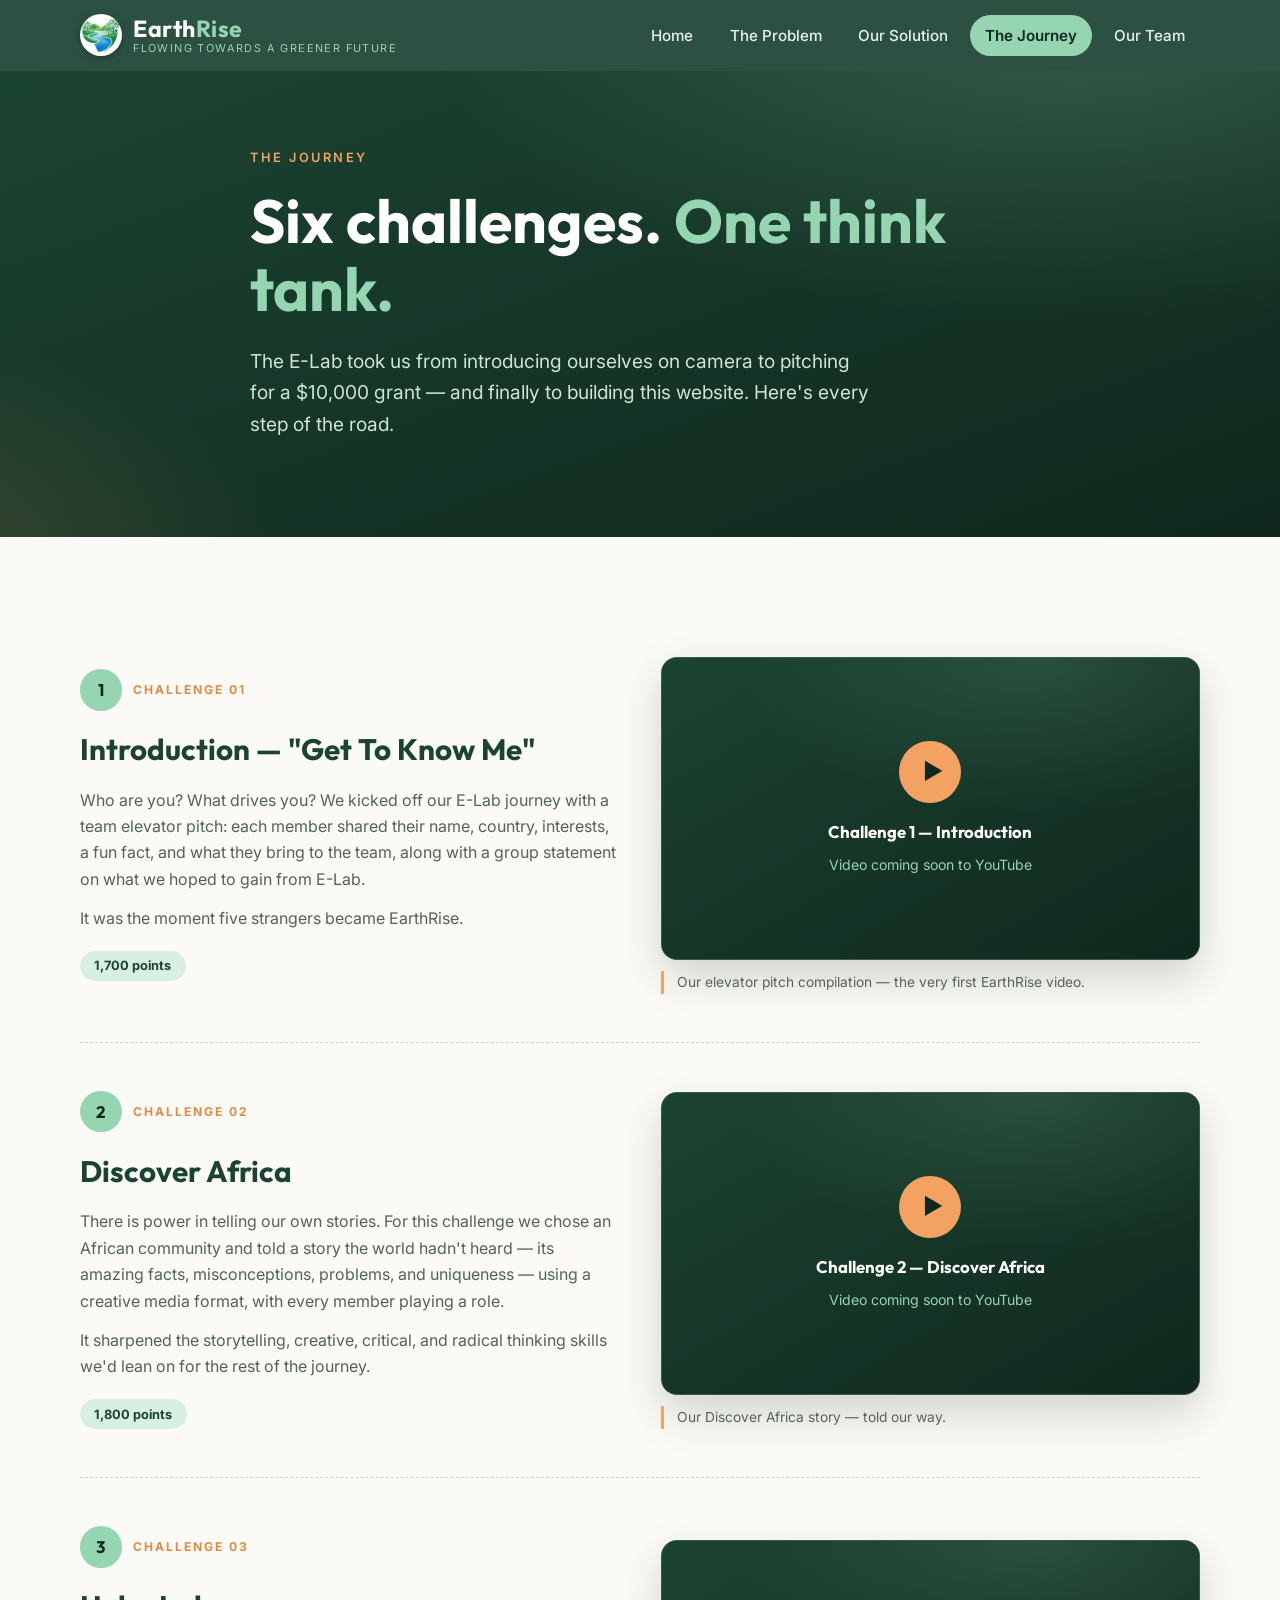
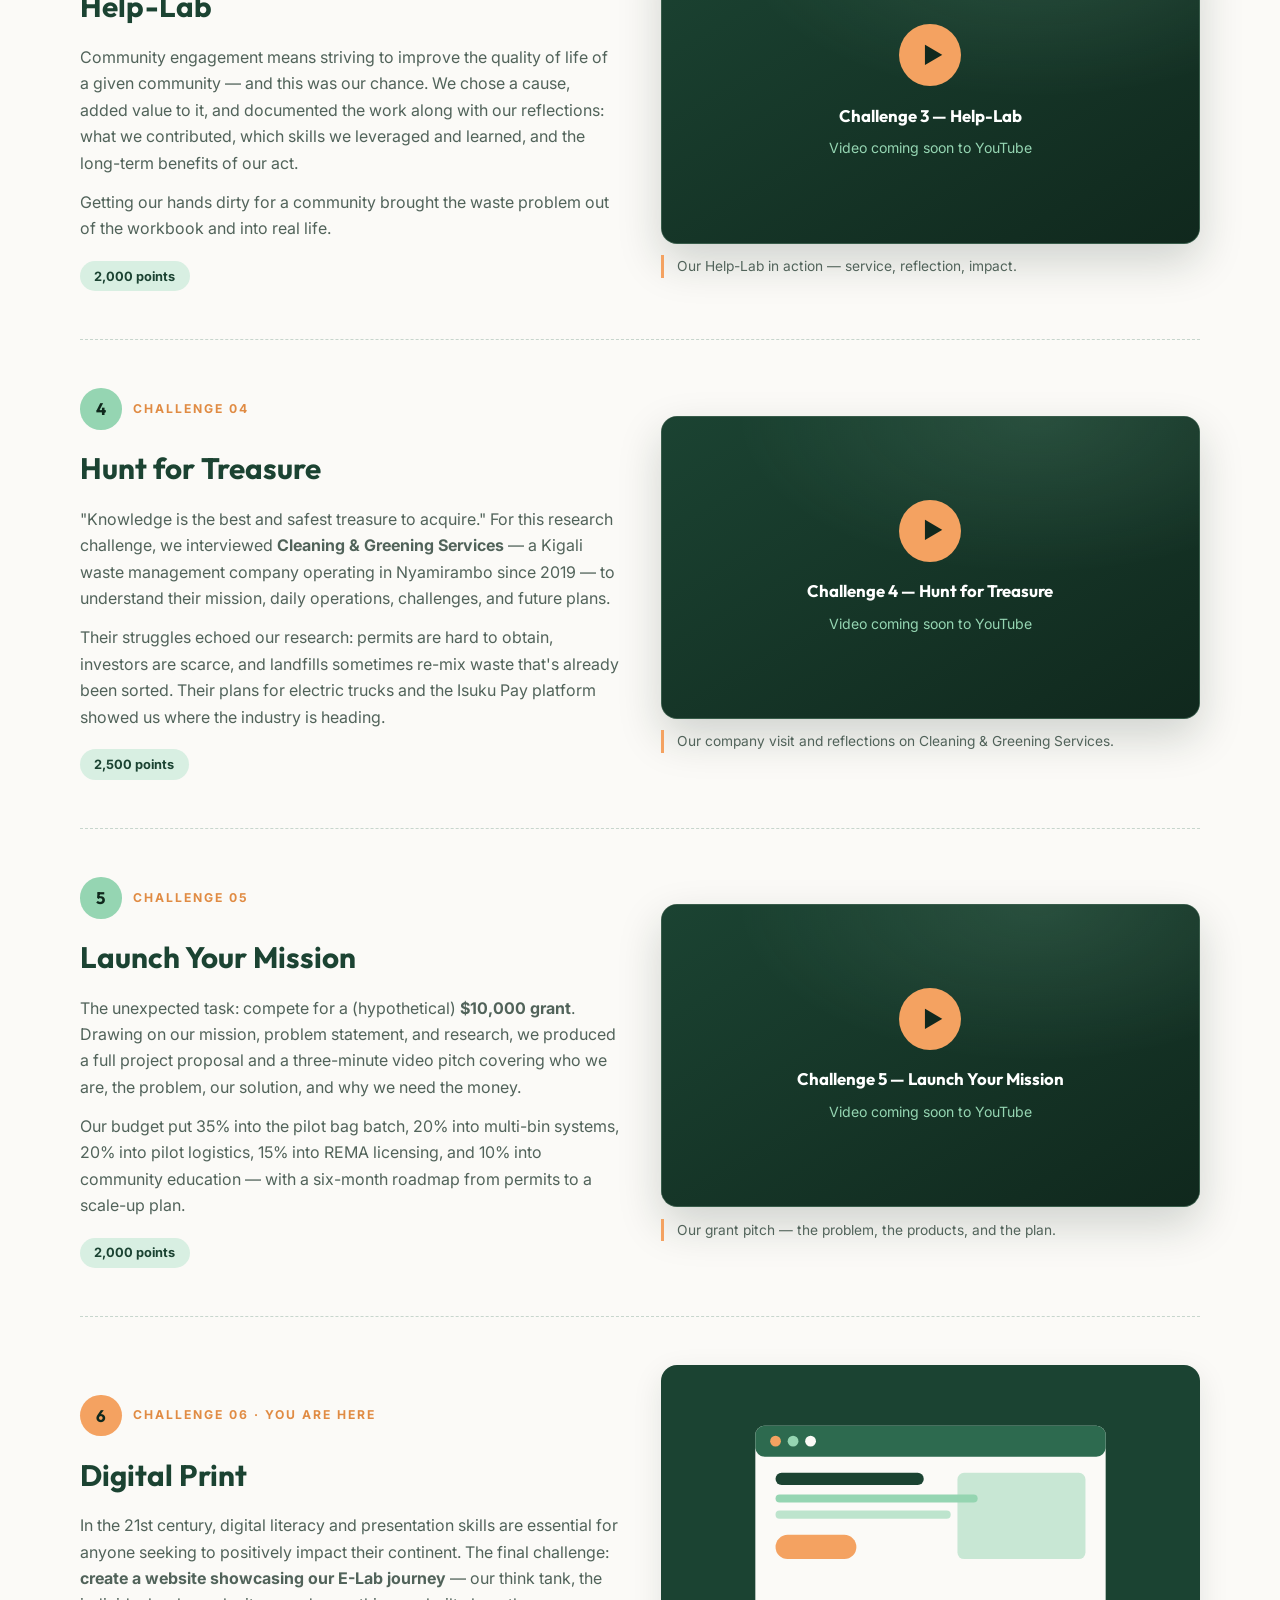
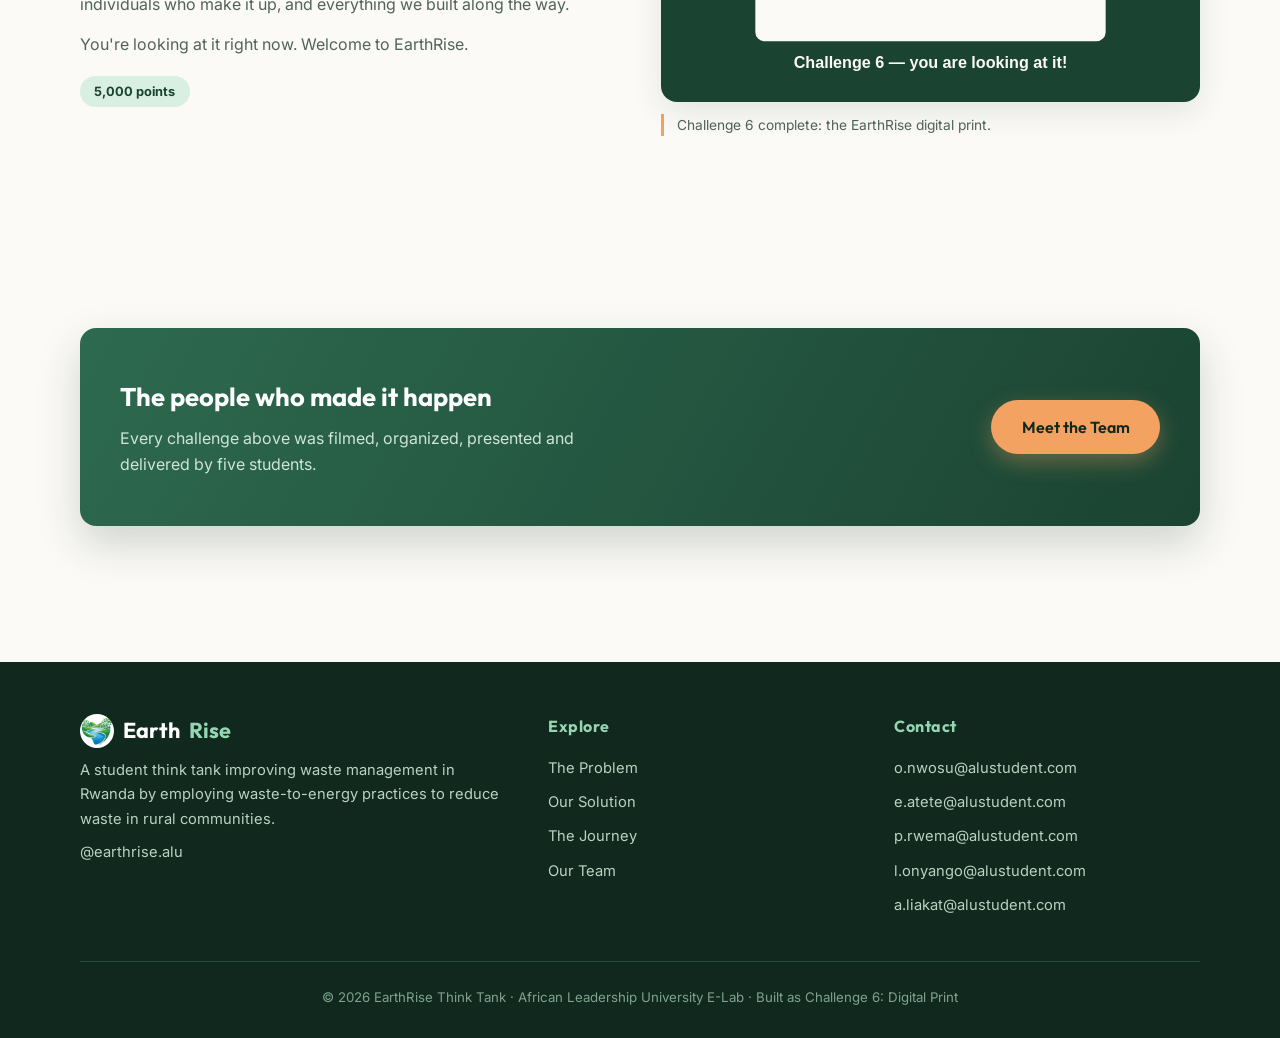
==== journey.html @ 81b805cd "EarthRise E-Lab journey website Multi-page static site for the EarthRise think tank (ALU E-Lab Chall" ====
<!DOCTYPE html>
<html lang="en">
<head>
  <meta charset="UTF-8">
  <meta name="viewport" content="width=device-width, initial-scale=1.0">
  <title>The Journey — EarthRise</title>
  <meta name="description" content="All six E-Lab challenges of the EarthRise think tank — from the first elevator pitch to this very website.">
  <link rel="preconnect" href="https://fonts.googleapis.com">
  <link rel="preconnect" href="https://fonts.gstatic.com" crossorigin>
  <link href="https://fonts.googleapis.com/css2?family=Outfit:wght@500;600;700&family=Inter:wght@400;500;600;700&display=swap" rel="stylesheet">
  <link rel="stylesheet" href="css/style.css">
  <link rel="icon" type="image/png" href="assets/images/logo-emblem.png">
</head>
<body>

  <header class="navbar" id="navbar">
    <div class="container nav-inner">
      <a class="brand" href="index.html">
        <img class="brand-logo" src="assets/images/logo-emblem.png" alt="EarthRise logo">
        <span class="brand-text">
          <span class="brand-name">Earth<span class="accent">Rise</span></span>
          <span class="brand-tag">Flowing Towards A Greener Future</span>
        </span>
      </a>
      <button class="nav-toggle" id="navToggle" aria-label="Menu" aria-expanded="false">
        <span></span><span></span><span></span>
      </button>
      <nav class="nav-links" id="navLinks">
        <a href="index.html">Home</a>
        <a href="problem.html">The Problem</a>
        <a href="solution.html">Our Solution</a>
        <a href="journey.html" class="active">The Journey</a>
        <a href="team.html">Our Team</a>
      </nav>
    </div>
  </header>

  <section class="hero page-hero">
    <div class="container hero-inner">
      <span class="eyebrow">The Journey</span>
      <h1>Six challenges. <span class="hl">One think tank.</span></h1>
      <p class="lead">The E-Lab took us from introducing ourselves on camera to pitching for a $10,000 grant — and finally to building this website. Here's every step of the road.</p>
    </div>
  </section>

  <section class="section">
    <div class="container">

      <article class="challenge reveal">
        <div>
          <div class="challenge-num"><span class="n">1</span><span class="tag">Challenge 01</span></div>
          <h3>Introduction — "Get To Know Me"</h3>
          <p>Who are you? What drives you? We kicked off our E-Lab journey with a team elevator pitch: each member shared their name, country, interests, a fun fact, and what they bring to the team, along with a group statement on what we hoped to gain from E-Lab.</p>
          <p>It was the moment five strangers became EarthRise.</p>
          <span class="points">1,700 points</span>
        </div>
        <figure class="challenge-media">
          <!-- Paste the YouTube video ID (the part after watch?v=) into data-yt -->
          <div class="video-frame yt-embed" data-yt="" data-title="Challenge 1 — Introduction"></div>
          <figcaption>Our elevator pitch compilation — the very first EarthRise video.</figcaption>
        </figure>
      </article>

      <article class="challenge flip reveal">
        <div>
          <div class="challenge-num"><span class="n">2</span><span class="tag">Challenge 02</span></div>
          <h3>Discover Africa</h3>
          <p>There is power in telling our own stories. For this challenge we chose an African community and told a story the world hadn't heard — its amazing facts, misconceptions, problems, and uniqueness — using a creative media format, with every member playing a role.</p>
          <p>It sharpened the storytelling, creative, critical, and radical thinking skills we'd lean on for the rest of the journey.</p>
          <span class="points">1,800 points</span>
        </div>
        <figure class="challenge-media">
          <div class="video-frame yt-embed" data-yt="" data-title="Challenge 2 — Discover Africa"></div>
          <figcaption>Our Discover Africa story — told our way.</figcaption>
        </figure>
      </article>

      <article class="challenge reveal">
        <div>
          <div class="challenge-num"><span class="n">3</span><span class="tag">Challenge 03</span></div>
          <h3>Help-Lab</h3>
          <p>Community engagement means striving to improve the quality of life of a given community — and this was our chance. We chose a cause, added value to it, and documented the work along with our reflections: what we contributed, which skills we leveraged and learned, and the long-term benefits of our act.</p>
          <p>Getting our hands dirty for a community brought the waste problem out of the workbook and into real life.</p>
          <span class="points">2,000 points</span>
        </div>
        <figure class="challenge-media">
          <div class="video-frame yt-embed" data-yt="" data-title="Challenge 3 — Help-Lab"></div>
          <figcaption>Our Help-Lab in action — service, reflection, impact.</figcaption>
        </figure>
      </article>

      <article class="challenge flip reveal">
        <div>
          <div class="challenge-num"><span class="n">4</span><span class="tag">Challenge 04</span></div>
          <h3>Hunt for Treasure</h3>
          <p>"Knowledge is the best and safest treasure to acquire." For this research challenge, we interviewed <strong>Cleaning &amp; Greening Services</strong> — a Kigali waste management company operating in Nyamirambo since 2019 — to understand their mission, daily operations, challenges, and future plans.</p>
          <p>Their struggles echoed our research: permits are hard to obtain, investors are scarce, and landfills sometimes re-mix waste that's already been sorted. Their plans for electric trucks and the Isuku Pay platform showed us where the industry is heading.</p>
          <span class="points">2,500 points</span>
        </div>
        <figure class="challenge-media">
          <div class="video-frame yt-embed" data-yt="" data-title="Challenge 4 — Hunt for Treasure"></div>
          <figcaption>Our company visit and reflections on Cleaning &amp; Greening Services.</figcaption>
        </figure>
      </article>

      <article class="challenge reveal">
        <div>
          <div class="challenge-num"><span class="n">5</span><span class="tag">Challenge 05</span></div>
          <h3>Launch Your Mission</h3>
          <p>The unexpected task: compete for a (hypothetical) <strong>$10,000 grant</strong>. Drawing on our mission, problem statement, and research, we produced a full project proposal and a three-minute video pitch covering who we are, the problem, our solution, and why we need the money.</p>
          <p>Our budget put 35% into the pilot bag batch, 20% into multi-bin systems, 20% into pilot logistics, 15% into REMA licensing, and 10% into community education — with a six-month roadmap from permits to a scale-up plan.</p>
          <span class="points">2,000 points</span>
        </div>
        <figure class="challenge-media">
          <div class="video-frame yt-embed" data-yt="" data-title="Challenge 5 — Launch Your Mission"></div>
          <figcaption>Our grant pitch — the problem, the products, and the plan.</figcaption>
        </figure>
      </article>

      <article class="challenge flip current reveal">
        <div>
          <div class="challenge-num"><span class="n">6</span><span class="tag">Challenge 06 · You are here</span></div>
          <h3>Digital Print</h3>
          <p>In the 21st century, digital literacy and presentation skills are essential for anyone seeking to positively impact their continent. The final challenge: <strong>create a website showcasing our E-Lab journey</strong> — our think tank, the individuals who make it up, and everything we built along the way.</p>
          <p>You're looking at it right now. Welcome to EarthRise.</p>
          <span class="points">5,000 points</span>
        </div>
        <figure class="challenge-media">
          <div class="img-frame">
            <img src="assets/images/placeholder-website.svg" alt="This website — Challenge 6, Digital Print">
          </div>
          <figcaption>Challenge 6 complete: the EarthRise digital print.</figcaption>
        </figure>
      </article>

    </div>
  </section>

  <section class="section">
    <div class="container">
      <div class="cta-band reveal">
        <div>
          <h3>The people who made it happen</h3>
          <p>Every challenge above was filmed, organized, presented and delivered by five students.</p>
        </div>
        <a href="team.html" class="btn btn-gold">Meet the Team</a>
      </div>
    </div>
  </section>

  <footer>
    <div class="container">
      <div class="footer-grid">
        <div>
          <div class="footer-brand"><img class="footer-logo" src="assets/images/logo-emblem.png" alt=""> Earth<span class="accent">Rise</span></div>
          <p>A student think tank improving waste management in Rwanda by employing waste-to-energy practices to reduce waste in rural communities.</p>
          <p style="margin-top:0.6rem;">@earthrise.alu</p>
        </div>
        <div>
          <h4>Explore</h4>
          <ul>
            <li><a href="problem.html">The Problem</a></li>
            <li><a href="solution.html">Our Solution</a></li>
            <li><a href="journey.html">The Journey</a></li>
            <li><a href="team.html">Our Team</a></li>
          </ul>
        </div>
        <div>
          <h4>Contact</h4>
          <ul>
            <li><a href="mailto:o.nwosu@alustudent.com">o.nwosu@alustudent.com</a></li>
            <li><a href="mailto:e.atete@alustudent.com">e.atete@alustudent.com</a></li>
            <li><a href="mailto:p.rwema@alustudent.com">p.rwema@alustudent.com</a></li>
            <li><a href="mailto:l.onyango@alustudent.com">l.onyango@alustudent.com</a></li>
            <li><a href="mailto:a.liakat@alustudent.com">a.liakat@alustudent.com</a></li>
          </ul>
        </div>
      </div>
      <div class="footer-bottom">© 2026 EarthRise Think Tank · African Leadership University E-Lab · Built as Challenge 6: Digital Print</div>
    </div>
  </footer>

  <script src="js/main.js"></script>
</body>
</html>
---- css/style.css ----
/* ============================================================
   EarthRise — E-Lab Journey Website
   Design system: forest green / lime / gold
   ============================================================ */

:root {
  --forest: #1B4332;
  --forest-deep: #10281d;
  --forest-mid: #2D6A4F;
  --lime: #95D5B2;
  --lime-soft: #d8efe2;
  --gold: #F4A261;
  --gold-deep: #e08b43;
  --blue: #8ECAE6;
  --cream: #FBFAF7;
  --ink: #22312a;
  --ink-soft: #51635a;
  --card: #ffffff;
  --shadow: 0 10px 30px rgba(16, 40, 29, 0.10);
  --shadow-lift: 0 18px 44px rgba(16, 40, 29, 0.18);
  --radius: 16px;
  --font-head: "Outfit", "Segoe UI", system-ui, sans-serif;
  --font-body: "Inter", "Segoe UI", system-ui, sans-serif;
}

* { margin: 0; padding: 0; box-sizing: border-box; }

html { scroll-behavior: smooth; }

body {
  font-family: var(--font-body);
  background: var(--cream);
  color: var(--ink);
  line-height: 1.65;
  -webkit-font-smoothing: antialiased;
}

img, video { max-width: 100%; display: block; }

a { color: var(--forest-mid); text-decoration: none; }

.container {
  width: min(1120px, 92%);
  margin-inline: auto;
}

/* ---------- Navbar ---------- */
.navbar {
  position: sticky;
  top: 0;
  z-index: 100;
  background: rgba(27, 67, 50, 0.92);
  backdrop-filter: blur(10px);
  transition: background 0.3s ease, box-shadow 0.3s ease;
}

.navbar.scrolled {
  background: var(--forest-deep);
  box-shadow: 0 6px 24px rgba(0, 0, 0, 0.25);
}

.nav-inner {
  display: flex;
  align-items: center;
  justify-content: space-between;
  padding: 0.9rem 0;
  gap: 1rem;
}

.brand {
  display: flex;
  align-items: center;
  gap: 0.7rem;
}

.brand-logo {
  width: 42px;
  height: 42px;
  border-radius: 50%;
  background: #fff;
  object-fit: cover;
  box-shadow: 0 2px 10px rgba(0, 0, 0, 0.28);
  flex-shrink: 0;
}

.brand-text {
  display: flex;
  flex-direction: column;
  line-height: 1.15;
}

.brand-name {
  font-family: var(--font-head);
  font-weight: 700;
  font-size: 1.45rem;
  color: #fff;
  letter-spacing: 0.5px;
}

.brand-name .accent { color: var(--lime); }

.brand-tag {
  font-size: 0.68rem;
  color: var(--lime);
  letter-spacing: 1.4px;
  text-transform: uppercase;
}

.nav-links {
  display: flex;
  gap: 0.4rem;
  align-items: center;
}

.nav-links a {
  color: #e8f2ec;
  font-weight: 500;
  font-size: 0.95rem;
  padding: 0.5rem 0.95rem;
  border-radius: 999px;
  transition: background 0.25s ease, color 0.25s ease;
}

.nav-links a:hover { background: rgba(149, 213, 178, 0.18); color: var(--lime); }

.nav-links a.active {
  background: var(--lime);
  color: var(--forest-deep);
  font-weight: 600;
}

.nav-toggle {
  display: none;
  background: none;
  border: 0;
  cursor: pointer;
  width: 44px;
  height: 44px;
  border-radius: 10px;
  flex-direction: column;
  align-items: center;
  justify-content: center;
  gap: 6px;
}

.nav-toggle span {
  display: block;
  width: 24px;
  height: 2.5px;
  border-radius: 2px;
  background: var(--lime);
  transition: transform 0.3s ease, opacity 0.3s ease;
}

.nav-toggle.open span:nth-child(1) { transform: translateY(8.5px) rotate(45deg); }
.nav-toggle.open span:nth-child(2) { opacity: 0; }
.nav-toggle.open span:nth-child(3) { transform: translateY(-8.5px) rotate(-45deg); }

/* ---------- Hero ---------- */
.hero {
  position: relative;
  background:
    radial-gradient(1100px 500px at 85% -10%, rgba(149, 213, 178, 0.22), transparent 60%),
    radial-gradient(700px 420px at -10% 110%, rgba(244, 162, 97, 0.18), transparent 60%),
    linear-gradient(160deg, var(--forest) 0%, var(--forest-deep) 100%);
  color: #f2f8f4;
  overflow: hidden;
}

.hero-inner {
  padding: 6.5rem 0 5.5rem;
  max-width: 780px;
}

.hero .eyebrow {
  display: inline-block;
  font-size: 0.8rem;
  letter-spacing: 2.5px;
  text-transform: uppercase;
  color: var(--gold);
  font-weight: 600;
  margin-bottom: 1.2rem;
}

.hero h1 {
  font-family: var(--font-head);
  font-size: clamp(2.3rem, 5.5vw, 3.8rem);
  line-height: 1.12;
  font-weight: 700;
  color: #fff;
  margin-bottom: 1.4rem;
}

.hero h1 .hl { color: var(--lime); }
.hero h1 .hl-gold { color: var(--gold); }

.hero p.lead {
  font-size: clamp(1.02rem, 2vw, 1.2rem);
  color: #cfe5d8;
  max-width: 620px;
  margin-bottom: 2.2rem;
}

.page-hero .hero-inner { padding: 4.5rem 0 3.8rem; }

/* ---------- Buttons ---------- */
.btn {
  display: inline-block;
  font-family: var(--font-head);
  font-weight: 600;
  font-size: 1rem;
  padding: 0.85rem 1.9rem;
  border-radius: 999px;
  transition: transform 0.25s ease, box-shadow 0.25s ease, background 0.25s ease;
}

.btn:hover { transform: translateY(-3px); }

.btn-gold {
  background: var(--gold);
  color: var(--forest-deep);
  box-shadow: 0 8px 22px rgba(244, 162, 97, 0.35);
}
.btn-gold:hover { background: var(--gold-deep); box-shadow: 0 12px 28px rgba(244, 162, 97, 0.45); }

.btn-outline {
  border: 2px solid var(--lime);
  color: var(--lime);
}
.btn-outline:hover { background: rgba(149, 213, 178, 0.14); }

.btn-row { display: flex; gap: 1rem; flex-wrap: wrap; }

/* ---------- Sections ---------- */
.section { padding: 4.5rem 0; }
.section.tint { background: var(--lime-soft); }
.section.dark {
  background: linear-gradient(160deg, var(--forest) 0%, var(--forest-deep) 100%);
  color: #e8f2ec;
}

.section-head { max-width: 720px; margin-bottom: 2.6rem; }

.section-head .kicker {
  font-size: 0.78rem;
  letter-spacing: 2.5px;
  text-transform: uppercase;
  font-weight: 700;
  color: var(--gold-deep);
}

.section.dark .section-head .kicker { color: var(--gold); }

.section-head h2 {
  font-family: var(--font-head);
  font-size: clamp(1.7rem, 3.6vw, 2.5rem);
  color: var(--forest);
  line-height: 1.18;
  margin: 0.4rem 0 0.9rem;
}

.section.dark .section-head h2 { color: #fff; }

.section-head h2::after {
  content: "";
  display: block;
  width: 74px;
  height: 5px;
  border-radius: 3px;
  margin-top: 0.85rem;
  background: linear-gradient(90deg, var(--lime), var(--gold));
}

.section-head.center { margin-inline: auto; text-align: center; }
.section-head.center h2::after { margin-inline: auto; }

.section-head p { color: var(--ink-soft); }
.section.dark .section-head p { color: #c4dccd; }

/* ---------- Stats strip ---------- */
.stats {
  display: grid;
  grid-template-columns: repeat(4, 1fr);
  gap: 1.2rem;
}

.stat {
  background: rgba(255, 255, 255, 0.06);
  border: 1px solid rgba(149, 213, 178, 0.25);
  border-radius: var(--radius);
  padding: 1.6rem 1.4rem;
  text-align: center;
}

.stat .num {
  font-family: var(--font-head);
  font-size: clamp(1.9rem, 3.4vw, 2.6rem);
  font-weight: 700;
  color: var(--lime);
  line-height: 1.1;
}

.stat .num.gold { color: var(--gold); }

.stat .label { font-size: 0.9rem; color: #c4dccd; margin-top: 0.4rem; }

/* ---------- Cards ---------- */
.card-grid {
  display: grid;
  grid-template-columns: repeat(3, 1fr);
  gap: 1.6rem;
}

.card-grid.two { grid-template-columns: repeat(2, 1fr); }

.card {
  background: var(--card);
  border-radius: var(--radius);
  box-shadow: var(--shadow);
  padding: 1.9rem 1.7rem;
  border-top: 4px solid var(--lime);
  transition: transform 0.3s ease, box-shadow 0.3s ease;
}

.card:hover { transform: translateY(-6px); box-shadow: var(--shadow-lift); }

.card.gold-top { border-top-color: var(--gold); }
.card.blue-top { border-top-color: var(--blue); }

.card h3 {
  font-family: var(--font-head);
  color: var(--forest);
  font-size: 1.22rem;
  margin-bottom: 0.6rem;
}

.card p { color: var(--ink-soft); font-size: 0.97rem; }

.card .icon {
  width: 52px;
  height: 52px;
  border-radius: 14px;
  display: flex;
  align-items: center;
  justify-content: center;
  font-size: 1.5rem;
  background: var(--lime-soft);
  margin-bottom: 1.1rem;
}

.card-link {
  display: inline-block;
  margin-top: 0.9rem;
  font-weight: 600;
  color: var(--gold-deep);
}
.card-link:hover { color: var(--forest); }

/* ---------- Image frames & hover effects ---------- */
.img-frame {
  border-radius: var(--radius);
  overflow: hidden;
  box-shadow: var(--shadow);
  position: relative;
}

.img-frame img {
  width: 100%;
  height: 100%;
  object-fit: cover;
  transition: transform 0.5s ease;
}

.img-frame:hover img { transform: scale(1.05); }

.figure figcaption {
  font-size: 0.86rem;
  color: var(--ink-soft);
  margin-top: 0.7rem;
  padding-left: 0.85rem;
  border-left: 3px solid var(--gold);
}

/* ---------- Video ---------- */
.video-frame {
  border-radius: var(--radius);
  overflow: hidden;
  box-shadow: var(--shadow-lift);
  background: var(--forest-deep);
  border: 1px solid rgba(149, 213, 178, 0.3);
}

.video-frame video { width: 100%; aspect-ratio: 16 / 9; object-fit: contain; background: #0b1b13; }

.video-frame.yt-embed { aspect-ratio: 16 / 9; }
.video-frame.yt-embed iframe { width: 100%; height: 100%; border: 0; display: block; }

.yt-placeholder {
  width: 100%;
  height: 100%;
  display: flex;
  flex-direction: column;
  align-items: center;
  justify-content: center;
  gap: 0.45rem;
  text-align: center;
  padding: 1.5rem;
  background:
    radial-gradient(500px 260px at 70% 0%, rgba(149, 213, 178, 0.14), transparent 60%),
    linear-gradient(150deg, var(--forest) 0%, var(--forest-deep) 100%);
}

.yt-placeholder .yt-play {
  width: 62px;
  height: 62px;
  border-radius: 50%;
  background: var(--gold);
  color: var(--forest-deep);
  font-size: 1.4rem;
  display: flex;
  align-items: center;
  justify-content: center;
  padding-left: 5px;
  margin-bottom: 0.5rem;
}

.yt-placeholder strong { color: #fff; font-family: var(--font-head); font-size: 1.05rem; }
.yt-placeholder span:last-child { color: var(--lime); font-size: 0.88rem; }

.video-wrap { max-width: 860px; margin-inline: auto; }

/* ---------- 5 Whys cascade ---------- */
.whys { max-width: 800px; margin-inline: auto; }

.why-step {
  position: relative;
  background: var(--card);
  border-radius: var(--radius);
  box-shadow: var(--shadow);
  padding: 1.5rem 1.7rem 1.5rem 5.2rem;
  margin-bottom: 2.1rem;
  transition: transform 0.3s ease, box-shadow 0.3s ease;
}

.why-step:hover { transform: translateX(6px); box-shadow: var(--shadow-lift); }

.why-step:not(:last-child)::after {
  content: "";
  position: absolute;
  left: 2.55rem;
  bottom: -2.1rem;
  width: 3px;
  height: 2.1rem;
  background: linear-gradient(var(--lime), var(--gold));
}

.why-step .badge {
  position: absolute;
  left: 1.35rem;
  top: 1.45rem;
  width: 2.5rem;
  height: 2.5rem;
  border-radius: 50%;
  background: var(--forest);
  color: var(--lime);
  font-family: var(--font-head);
  font-weight: 700;
  display: flex;
  align-items: center;
  justify-content: center;
}

.why-step h4 { font-family: var(--font-head); color: var(--forest); font-size: 1.06rem; margin-bottom: 0.3rem; }
.why-step p { color: var(--ink-soft); font-size: 0.96rem; }

.why-step.root {
  background: var(--forest);
  border: 2px solid var(--gold);
}
.why-step.root .badge { background: var(--gold); color: var(--forest-deep); }
.why-step.root h4 { color: var(--gold); }
.why-step.root p { color: #e6f1ea; }

/* ---------- Quotes ---------- */
.quote-grid { display: grid; grid-template-columns: repeat(2, 1fr); gap: 1.5rem; }

.quote {
  background: rgba(255, 255, 255, 0.06);
  border: 1px solid rgba(149, 213, 178, 0.25);
  border-left: 4px solid var(--gold);
  border-radius: 12px;
  padding: 1.5rem 1.6rem;
}

.quote p { font-style: italic; color: #e6f1ea; font-size: 0.99rem; }
.quote cite { display: block; margin-top: 0.8rem; color: var(--lime); font-style: normal; font-size: 0.86rem; font-weight: 600; }

/* ---------- Split layout ---------- */
.split {
  display: grid;
  grid-template-columns: 1.05fr 1fr;
  gap: 3rem;
  align-items: center;
}

.split.reverse { direction: rtl; }
.split.reverse > * { direction: ltr; }

.split h3 { font-family: var(--font-head); color: var(--forest); font-size: 1.5rem; margin-bottom: 0.8rem; }
.split p { color: var(--ink-soft); margin-bottom: 0.9rem; }

.checklist { list-style: none; margin-top: 0.6rem; }
.checklist li {
  padding-left: 2rem;
  position: relative;
  margin-bottom: 0.65rem;
  color: var(--ink-soft);
}
.checklist li::before {
  content: "✔";
  position: absolute;
  left: 0;
  top: 0;
  color: var(--forest-mid);
  background: var(--lime-soft);
  width: 1.35rem;
  height: 1.35rem;
  border-radius: 50%;
  font-size: 0.72rem;
  display: flex;
  align-items: center;
  justify-content: center;
}

/* ---------- How it works steps ---------- */
.steps {
  display: grid;
  grid-template-columns: repeat(4, 1fr);
  gap: 1.4rem;
  counter-reset: step;
}

.step {
  background: rgba(255, 255, 255, 0.06);
  border: 1px solid rgba(149, 213, 178, 0.25);
  border-radius: var(--radius);
  padding: 1.7rem 1.4rem;
  position: relative;
  transition: transform 0.3s ease, border-color 0.3s ease;
}

.step:hover { transform: translateY(-6px); border-color: var(--gold); }

.step .step-num {
  font-family: var(--font-head);
  font-weight: 700;
  font-size: 0.85rem;
  letter-spacing: 1.5px;
  color: var(--gold);
  margin-bottom: 0.7rem;
}

.step h4 { font-family: var(--font-head); color: #fff; font-size: 1.08rem; margin-bottom: 0.45rem; }
.step p { color: #c4dccd; font-size: 0.92rem; }

/* ---------- Journey cards ---------- */
.challenge {
  display: grid;
  grid-template-columns: 1fr 1fr;
  gap: 2.6rem;
  align-items: center;
  padding: 3rem 0;
  border-bottom: 1px dashed rgba(45, 106, 79, 0.25);
}

.challenge:last-of-type { border-bottom: 0; }

.challenge.flip .challenge-media { order: 2; }

.challenge-num {
  display: inline-flex;
  align-items: center;
  gap: 0.7rem;
  margin-bottom: 0.9rem;
}

.challenge-num .n {
  font-family: var(--font-head);
  font-weight: 700;
  font-size: 1.05rem;
  color: var(--forest-deep);
  background: var(--lime);
  width: 2.6rem;
  height: 2.6rem;
  border-radius: 50%;
  display: flex;
  align-items: center;
  justify-content: center;
}

.challenge.current .challenge-num .n { background: var(--gold); }

.challenge-num .tag {
  font-size: 0.76rem;
  letter-spacing: 2px;
  text-transform: uppercase;
  font-weight: 700;
  color: var(--gold-deep);
}

.challenge h3 {
  font-family: var(--font-head);
  font-size: clamp(1.4rem, 2.6vw, 1.85rem);
  color: var(--forest);
  margin-bottom: 0.8rem;
}

.challenge p { color: var(--ink-soft); margin-bottom: 0.8rem; }

.challenge .points {
  display: inline-block;
  font-size: 0.8rem;
  font-weight: 700;
  color: var(--forest);
  background: var(--lime-soft);
  padding: 0.3rem 0.9rem;
  border-radius: 999px;
  margin-top: 0.4rem;
}

.challenge-media figcaption {
  font-size: 0.86rem;
  color: var(--ink-soft);
  margin-top: 0.7rem;
  padding-left: 0.85rem;
  border-left: 3px solid var(--gold);
}

.media-link { font-size: 0.88rem; font-weight: 600; color: var(--gold-deep); }
.media-link:hover { color: var(--forest); }

/* ---------- Team ---------- */
.team-grid {
  display: grid;
  grid-template-columns: repeat(3, 1fr);
  gap: 1.8rem;
}

.member {
  background: var(--card);
  border-radius: var(--radius);
  overflow: hidden;
  box-shadow: var(--shadow);
  transition: transform 0.3s ease, box-shadow 0.3s ease;
}

.member:hover { transform: translateY(-8px); box-shadow: var(--shadow-lift); }

.member .photo {
  height: 300px;
  overflow: hidden;
  background: var(--lime-soft);
}

.member .photo img {
  width: 100%;
  height: 100%;
  object-fit: cover;
  object-position: center 20%;
  transition: transform 0.5s ease;
}

.member:hover .photo img { transform: scale(1.06); }

.member .info { padding: 1.4rem 1.5rem 1.7rem; border-top: 4px solid var(--lime); }
.member:nth-child(even) .info { border-top-color: var(--gold); }

.member h3 { font-family: var(--font-head); color: var(--forest); font-size: 1.18rem; }

.member .role {
  font-size: 0.8rem;
  font-weight: 700;
  letter-spacing: 1.2px;
  text-transform: uppercase;
  color: var(--gold-deep);
  margin: 0.25rem 0 0.7rem;
}

.member p { color: var(--ink-soft); font-size: 0.93rem; }

/* ---------- Timeline (roadmap) ---------- */
.timeline { list-style: none; max-width: 640px; }

.timeline li {
  position: relative;
  padding: 0 0 1.6rem 2.2rem;
  border-left: 3px solid rgba(149, 213, 178, 0.4);
  margin-left: 0.5rem;
}

.timeline li:last-child { border-left-color: transparent; padding-bottom: 0; }

.timeline li::before {
  content: "";
  position: absolute;
  left: -0.62rem;
  top: 0.2rem;
  width: 1rem;
  height: 1rem;
  border-radius: 50%;
  background: var(--gold);
  border: 3px solid var(--forest-deep);
}

.timeline .when { font-family: var(--font-head); font-weight: 700; color: var(--lime); font-size: 0.92rem; }
.timeline .what { color: #d9e9df; font-size: 0.97rem; }

/* ---------- CTA band ---------- */
.cta-band {
  background: linear-gradient(120deg, var(--forest-mid), var(--forest));
  border-radius: var(--radius);
  padding: 3rem 2.5rem;
  display: flex;
  align-items: center;
  justify-content: space-between;
  gap: 2rem;
  flex-wrap: wrap;
  color: #fff;
  box-shadow: var(--shadow-lift);
}

.cta-band h3 { font-family: var(--font-head); font-size: 1.6rem; margin-bottom: 0.4rem; }
.cta-band p { color: #cfe5d8; max-width: 520px; }

/* ---------- Footer ---------- */
footer {
  background: var(--forest-deep);
  color: #b8d2c2;
  padding: 3.2rem 0 1.8rem;
  margin-top: 4rem;
}

.footer-grid {
  display: grid;
  grid-template-columns: 1.4fr 1fr 1fr;
  gap: 2.5rem;
  padding-bottom: 2.2rem;
  border-bottom: 1px solid rgba(149, 213, 178, 0.18);
}

.footer-grid h4 {
  font-family: var(--font-head);
  color: var(--lime);
  font-size: 1rem;
  margin-bottom: 0.9rem;
  letter-spacing: 0.5px;
}

.footer-grid p, .footer-grid a { font-size: 0.92rem; color: #b8d2c2; }
.footer-grid ul { list-style: none; }
.footer-grid li { margin-bottom: 0.5rem; }
.footer-grid a:hover { color: var(--gold); }

.footer-brand {
  display: flex;
  align-items: center;
  gap: 0.55rem;
  font-family: var(--font-head);
  font-weight: 700;
  font-size: 1.35rem;
  color: #fff;
  margin-bottom: 0.6rem;
}

.footer-logo {
  width: 34px;
  height: 34px;
  border-radius: 50%;
  background: #fff;
  object-fit: cover;
}

.footer-brand .accent { color: var(--lime); }

.footer-bottom {
  text-align: center;
  font-size: 0.83rem;
  padding-top: 1.6rem;
  color: #7fa38e;
}

/* ---------- Scroll reveal ---------- */
.reveal {
  opacity: 0;
  transform: translateY(28px);
  transition: opacity 0.7s ease, transform 0.7s ease;
}

.reveal.visible { opacity: 1; transform: none; }

.reveal.delay-1 { transition-delay: 0.12s; }
.reveal.delay-2 { transition-delay: 0.24s; }
.reveal.delay-3 { transition-delay: 0.36s; }

@media (prefers-reduced-motion: reduce) {
  html { scroll-behavior: auto; }
  .reveal { opacity: 1; transform: none; transition: none; }
  .card:hover, .member:hover, .step:hover, .why-step:hover { transform: none; }
}

/* ---------- Responsive ---------- */
@media (max-width: 960px) {
  .card-grid, .steps { grid-template-columns: repeat(2, 1fr); }
  .team-grid { grid-template-columns: repeat(2, 1fr); }
  .stats { grid-template-columns: repeat(2, 1fr); }
  .split, .challenge { grid-template-columns: 1fr; gap: 1.8rem; }
  .split.reverse { direction: ltr; }
  .challenge.flip .challenge-media { order: 0; }
  .footer-grid { grid-template-columns: 1fr 1fr; }
}

@media (max-width: 640px) {
  .nav-toggle { display: flex; }

  .nav-links {
    position: absolute;
    top: 100%;
    left: 0;
    right: 0;
    flex-direction: column;
    align-items: stretch;
    background: var(--forest-deep);
    padding: 0.8rem 1.2rem 1.4rem;
    box-shadow: 0 18px 30px rgba(0, 0, 0, 0.3);
    display: none;
  }

  .nav-links.open { display: flex; }
  .nav-links a { padding: 0.85rem 1rem; border-radius: 10px; }

  .hero-inner { padding: 4.2rem 0 3.6rem; }
  .section { padding: 3.2rem 0; }
  .card-grid, .card-grid.two, .steps, .quote-grid, .team-grid { grid-template-columns: 1fr; }
  .stats { grid-template-columns: 1fr 1fr; gap: 0.9rem; }
  .why-step { padding-left: 4.4rem; }
  .cta-band { padding: 2.2rem 1.6rem; }
  .footer-grid { grid-template-columns: 1fr; }
}
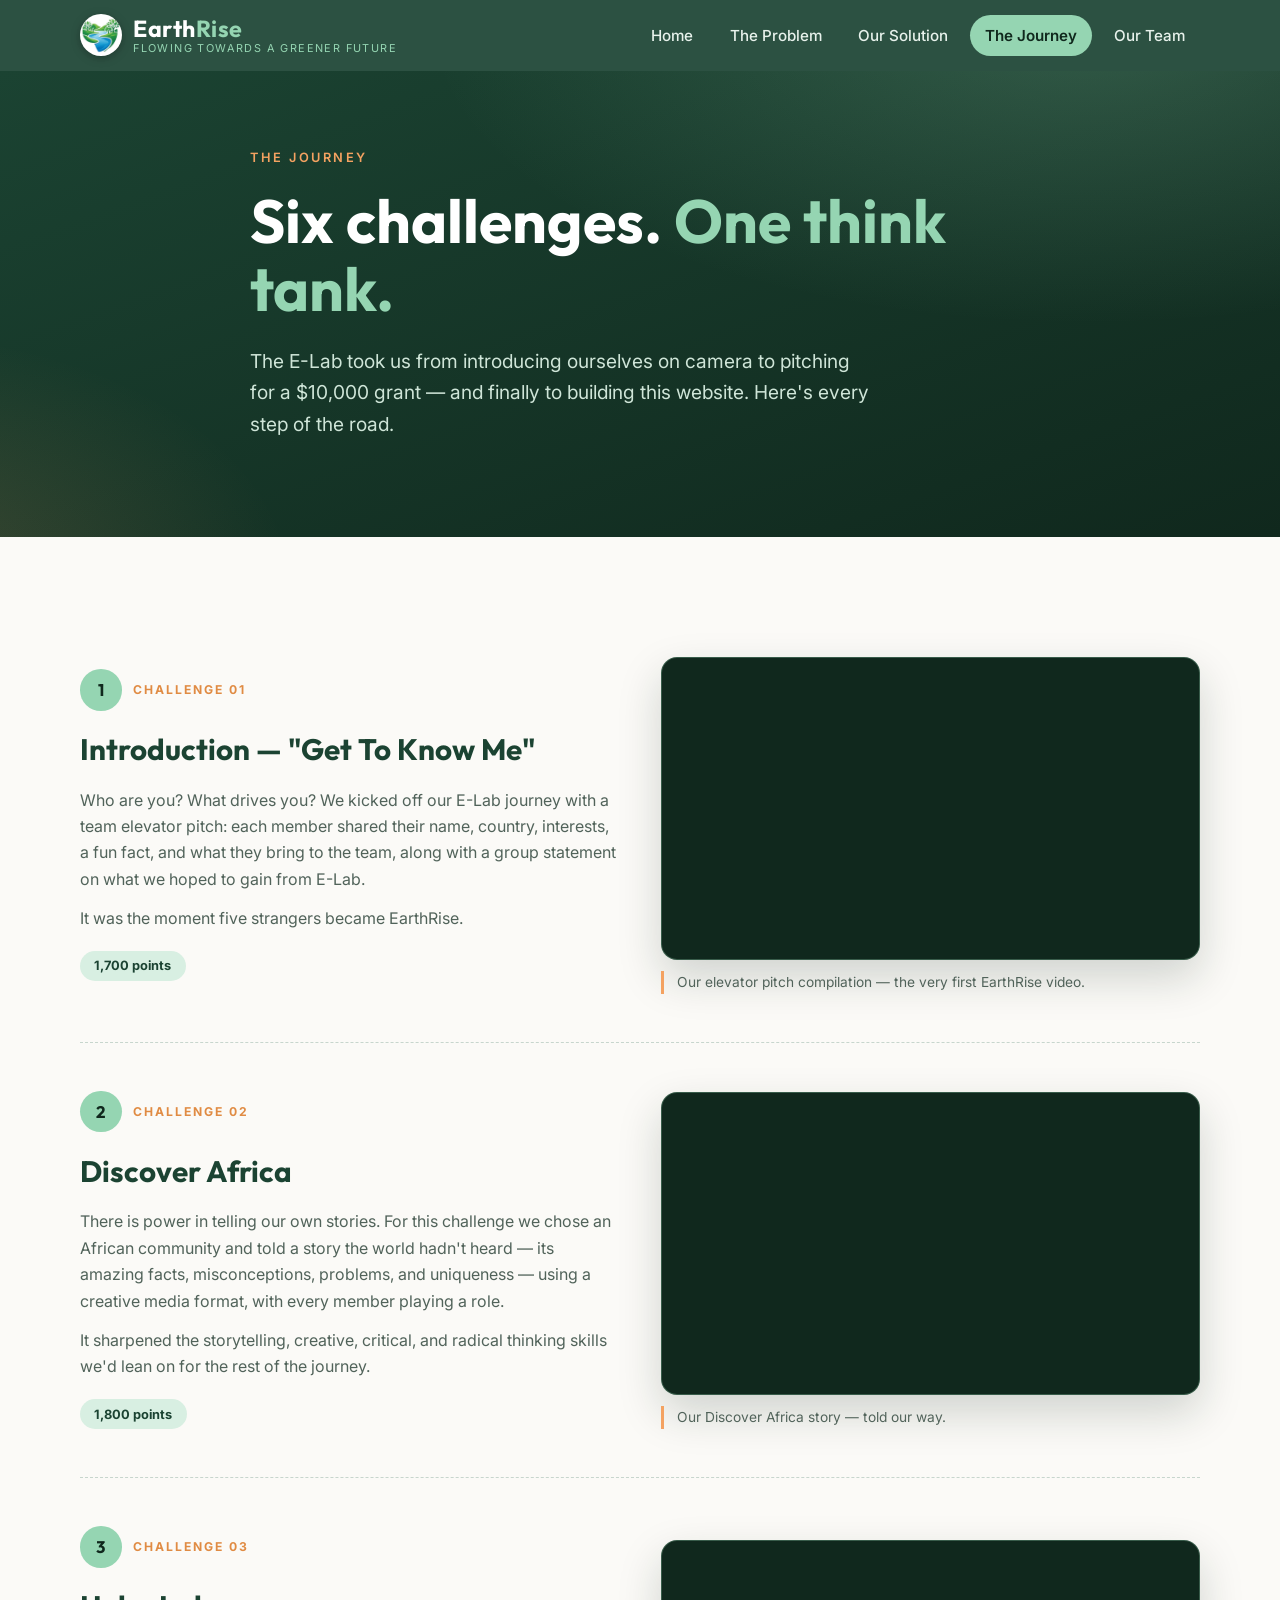
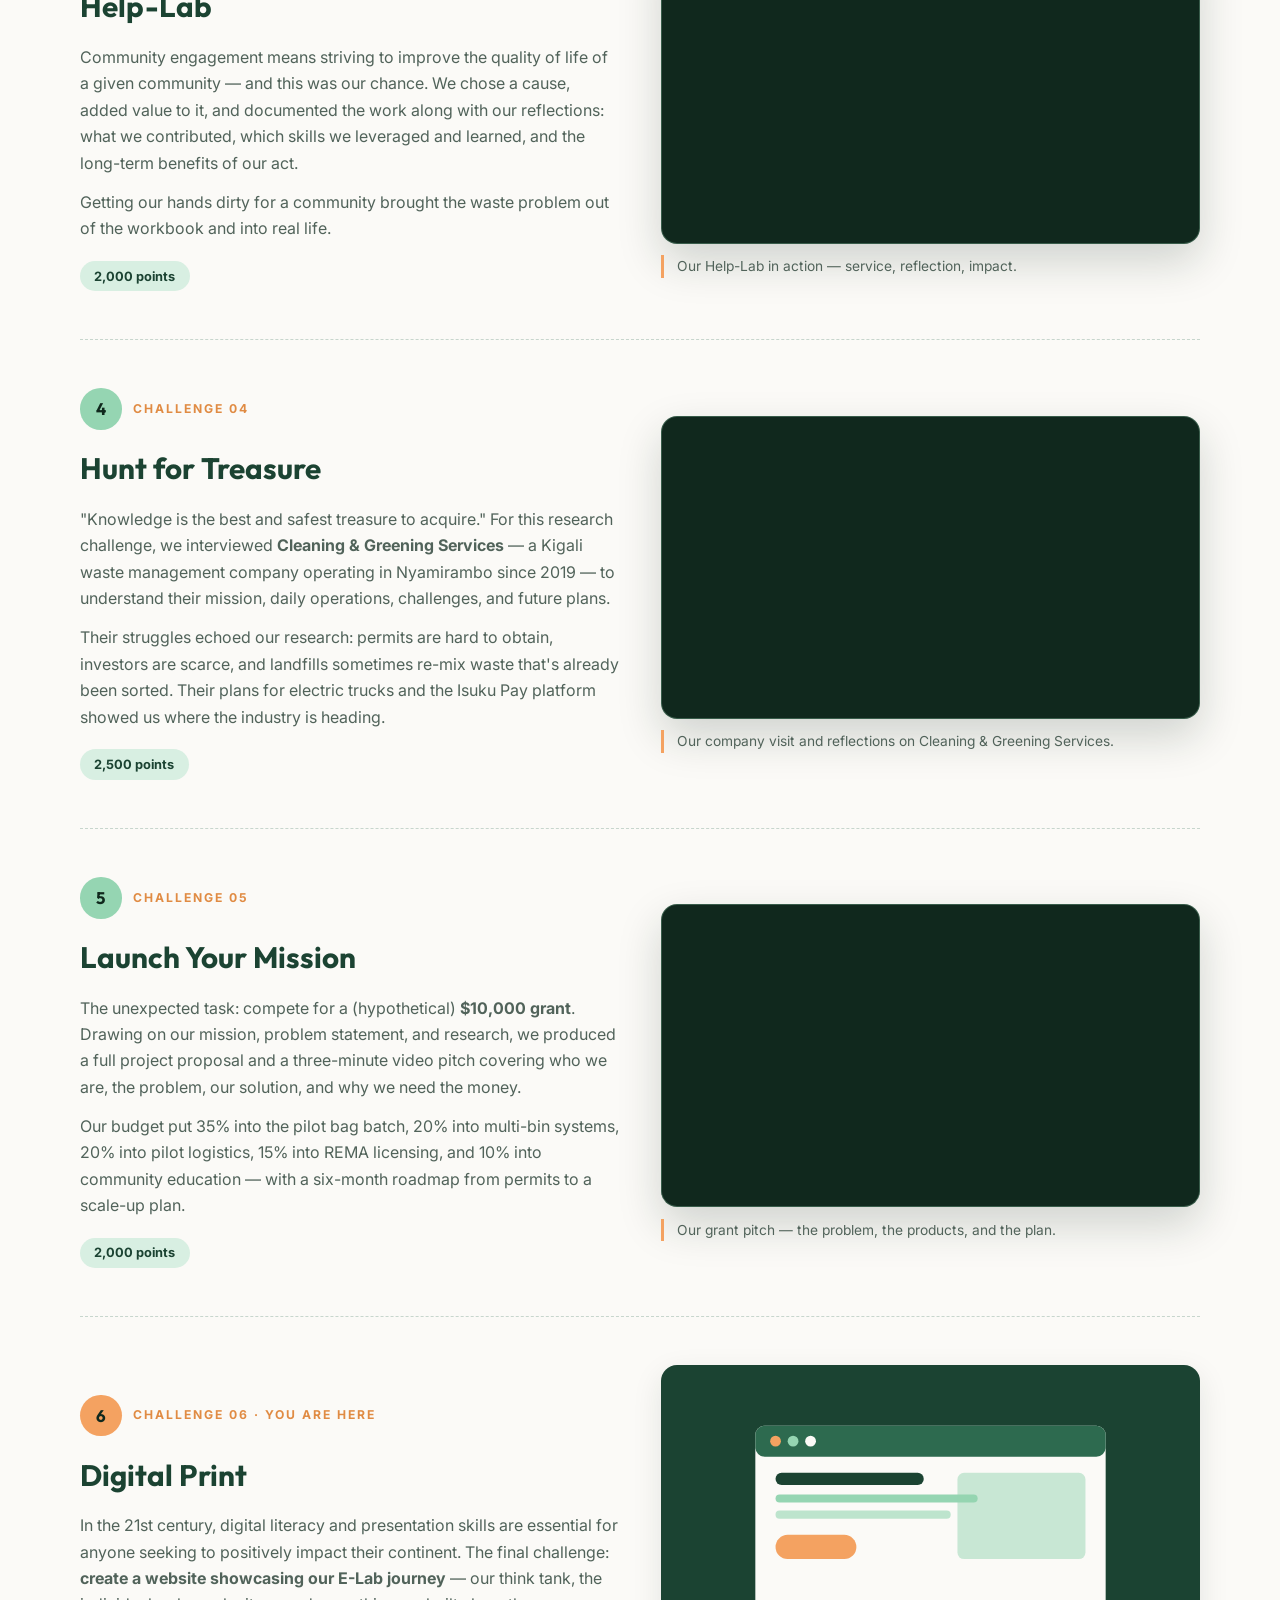
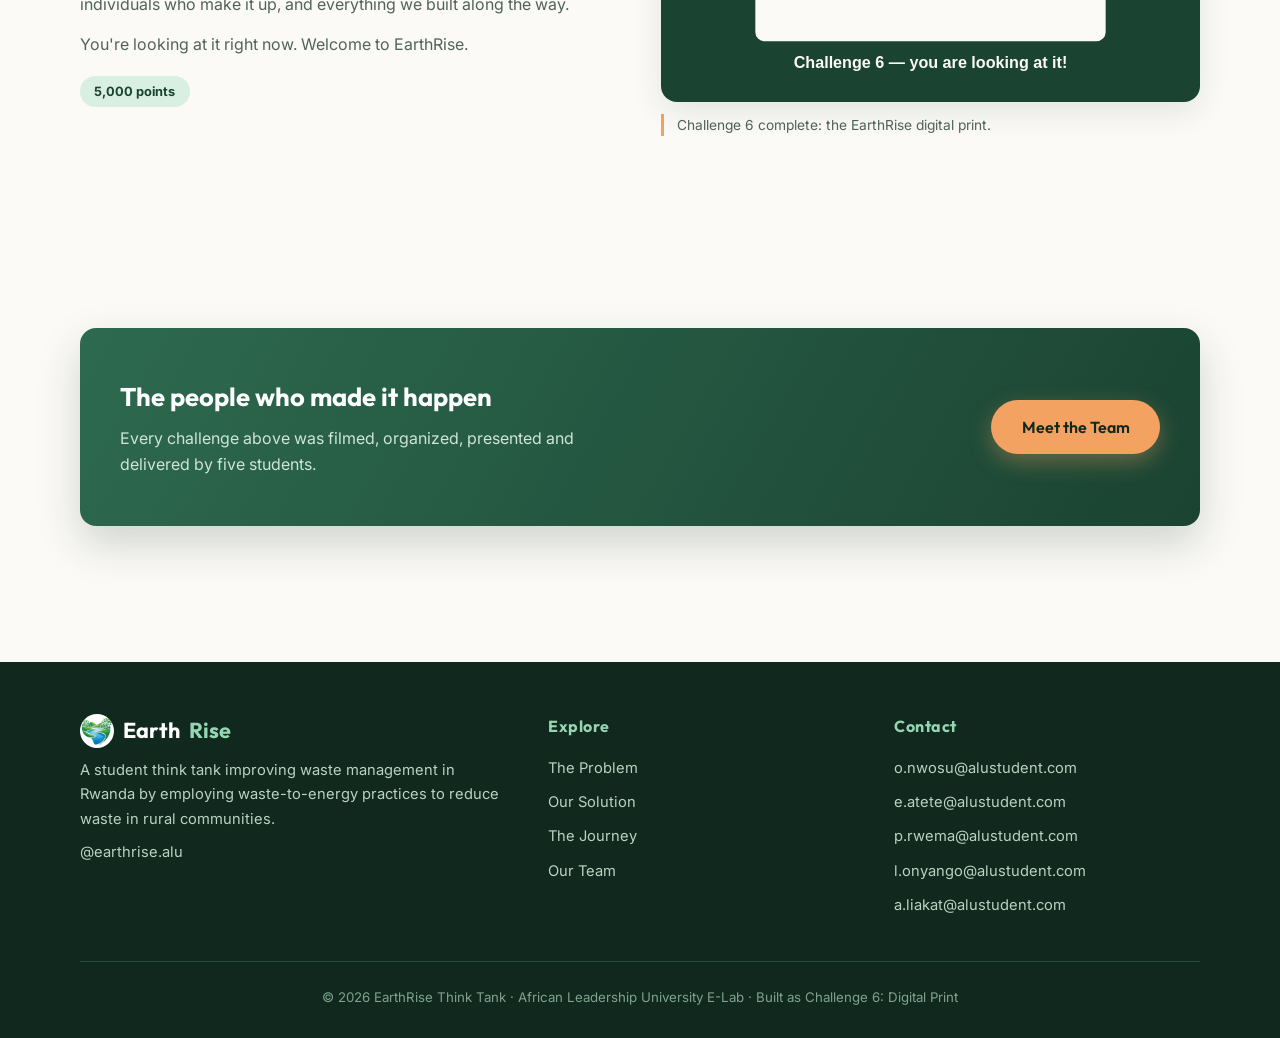
==== commit 51973ec8: "Wire up YouTube embeds for the pitch and all five challenge videos Co-Authored-By: Claude Fable 5 <n" ====
--- a/journey.html
+++ b/journey.html
@@ -56,7 +56,7 @@
         </div>
         <figure class="challenge-media">
           <!-- Paste the YouTube video ID (the part after watch?v=) into data-yt -->
-          <div class="video-frame yt-embed" data-yt="" data-title="Challenge 1 — Introduction"></div>
+          <div class="video-frame yt-embed" data-yt="2ZuxZocvuTU" data-title="Challenge 1 — Introduction"></div>
           <figcaption>Our elevator pitch compilation — the very first EarthRise video.</figcaption>
         </figure>
       </article>
@@ -70,7 +70,7 @@
           <span class="points">1,800 points</span>
         </div>
         <figure class="challenge-media">
-          <div class="video-frame yt-embed" data-yt="" data-title="Challenge 2 — Discover Africa"></div>
+          <div class="video-frame yt-embed" data-yt="i-0USYxygxA" data-title="Challenge 2 — Discover Africa"></div>
           <figcaption>Our Discover Africa story — told our way.</figcaption>
         </figure>
       </article>
@@ -84,7 +84,7 @@
           <span class="points">2,000 points</span>
         </div>
         <figure class="challenge-media">
-          <div class="video-frame yt-embed" data-yt="" data-title="Challenge 3 — Help-Lab"></div>
+          <div class="video-frame yt-embed" data-yt="b39J9W93CSQ" data-title="Challenge 3 — Help-Lab"></div>
           <figcaption>Our Help-Lab in action — service, reflection, impact.</figcaption>
         </figure>
       </article>
@@ -98,7 +98,7 @@
           <span class="points">2,500 points</span>
         </div>
         <figure class="challenge-media">
-          <div class="video-frame yt-embed" data-yt="" data-title="Challenge 4 — Hunt for Treasure"></div>
+          <div class="video-frame yt-embed" data-yt="wu6bIK5umkI" data-title="Challenge 4 — Hunt for Treasure"></div>
           <figcaption>Our company visit and reflections on Cleaning &amp; Greening Services.</figcaption>
         </figure>
       </article>
@@ -112,7 +112,7 @@
           <span class="points">2,000 points</span>
         </div>
         <figure class="challenge-media">
-          <div class="video-frame yt-embed" data-yt="" data-title="Challenge 5 — Launch Your Mission"></div>
+          <div class="video-frame yt-embed" data-yt="YK34vrjQMMw" data-title="Challenge 5 — Launch Your Mission"></div>
           <figcaption>Our grant pitch — the problem, the products, and the plan.</figcaption>
         </figure>
       </article>
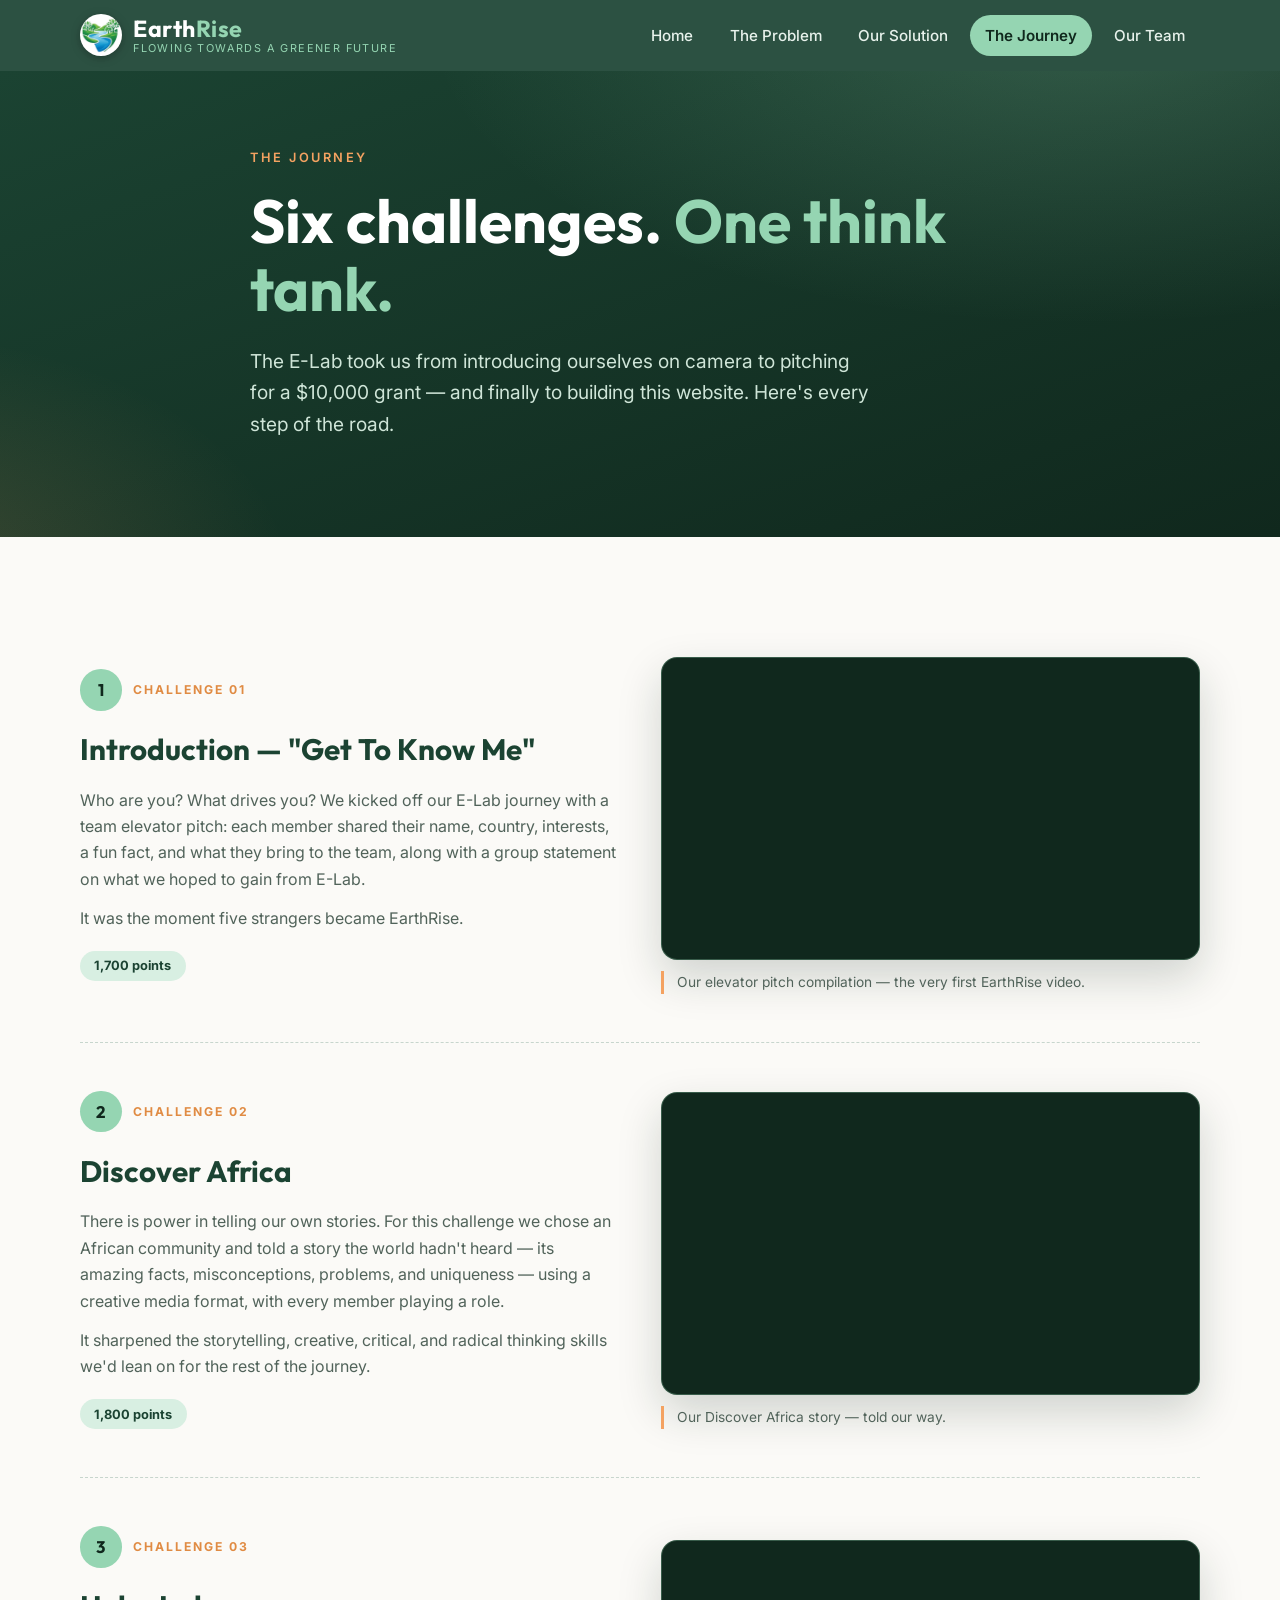
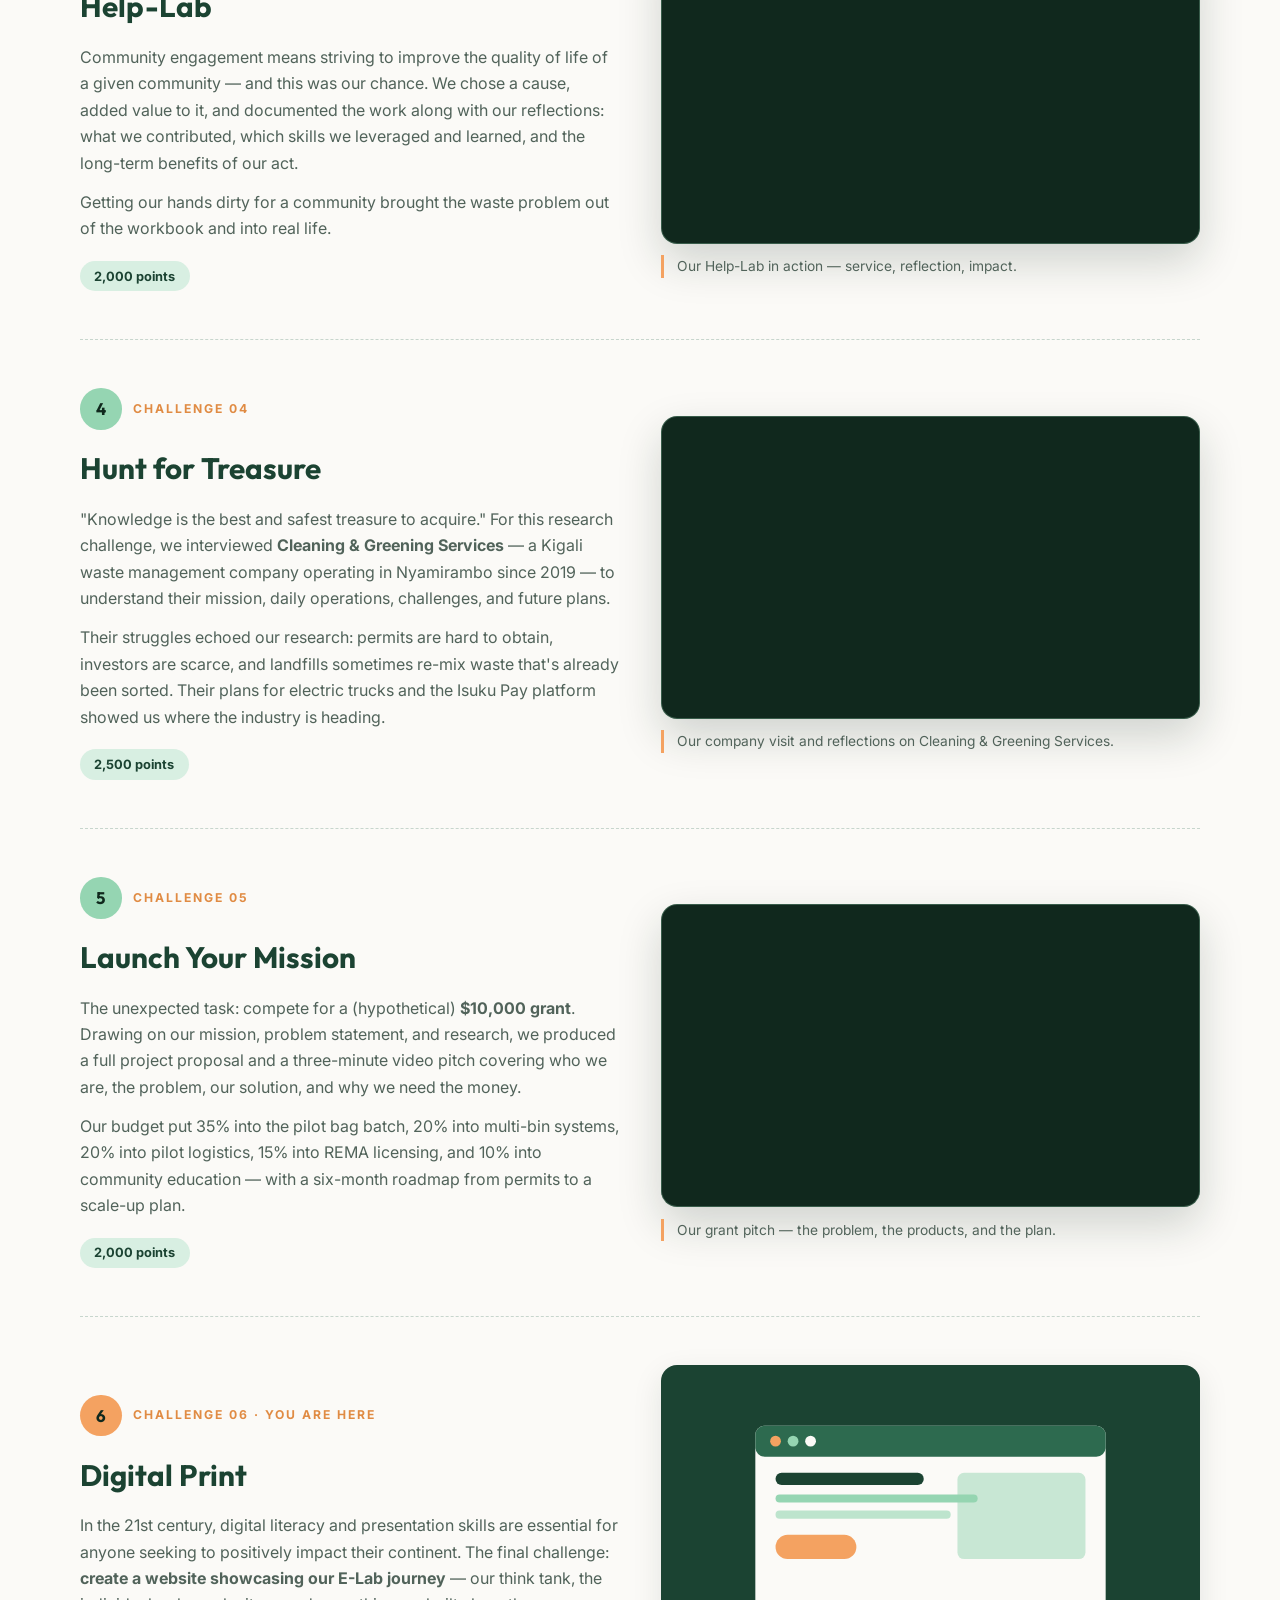
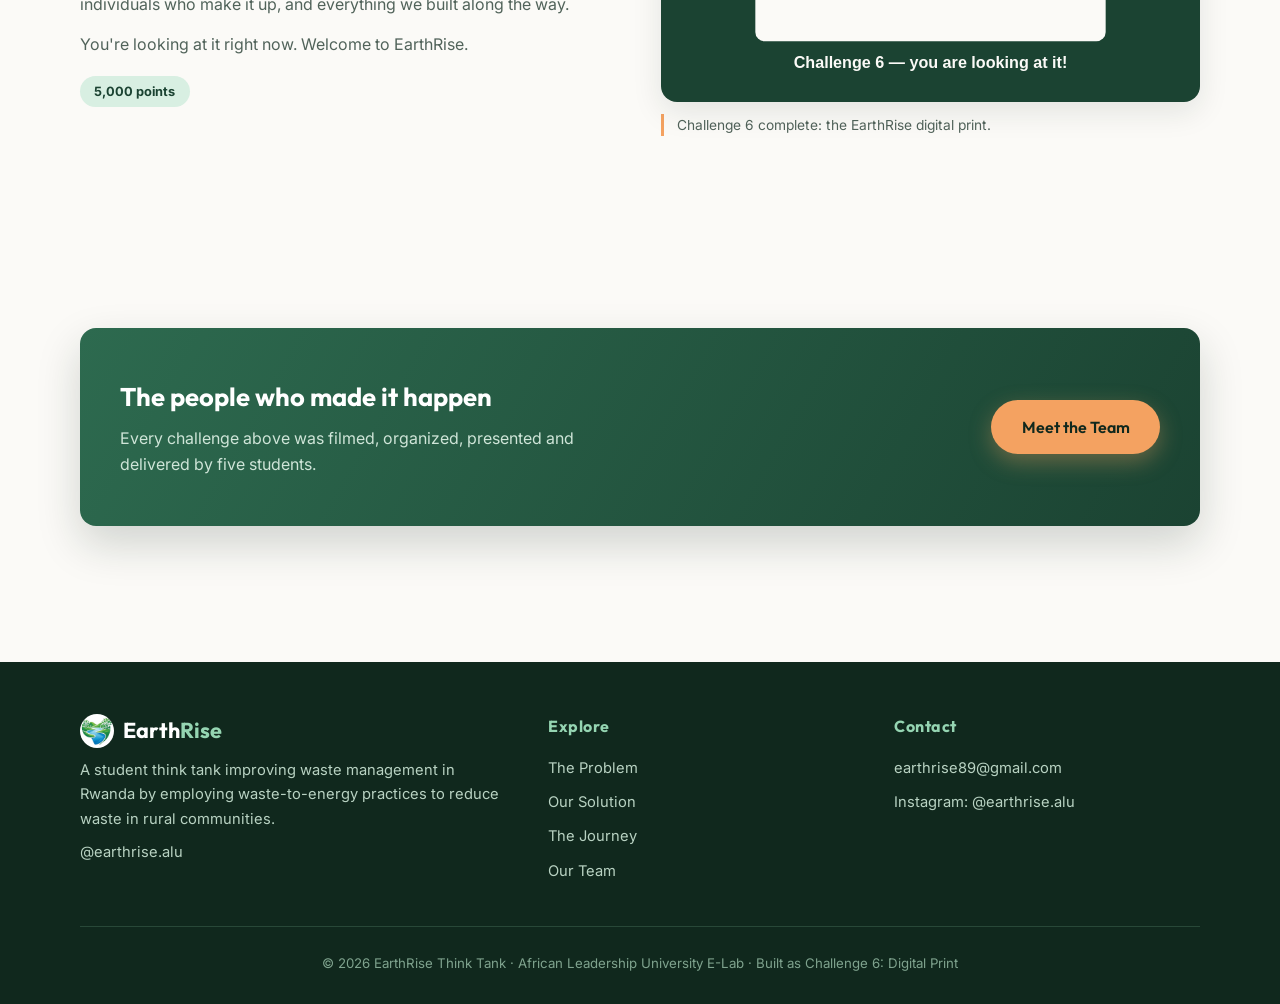
==== commit 446decc6: "Fix footer brand spacing; use official email and Instagram in Contact The footer's flex gap split th" ====
--- a/journey.html
+++ b/journey.html
@@ -152,7 +152,7 @@
     <div class="container">
       <div class="footer-grid">
         <div>
-          <div class="footer-brand"><img class="footer-logo" src="assets/images/logo-emblem.png" alt=""> Earth<span class="accent">Rise</span></div>
+          <div class="footer-brand"><img class="footer-logo" src="assets/images/logo-emblem.png" alt=""><span>Earth<span class="accent">Rise</span></span></div>
           <p>A student think tank improving waste management in Rwanda by employing waste-to-energy practices to reduce waste in rural communities.</p>
           <p style="margin-top:0.6rem;">@earthrise.alu</p>
         </div>
@@ -168,11 +168,8 @@
         <div>
           <h4>Contact</h4>
           <ul>
-            <li><a href="mailto:o.nwosu@alustudent.com">o.nwosu@alustudent.com</a></li>
-            <li><a href="mailto:e.atete@alustudent.com">e.atete@alustudent.com</a></li>
-            <li><a href="mailto:p.rwema@alustudent.com">p.rwema@alustudent.com</a></li>
-            <li><a href="mailto:l.onyango@alustudent.com">l.onyango@alustudent.com</a></li>
-            <li><a href="mailto:a.liakat@alustudent.com">a.liakat@alustudent.com</a></li>
+            <li><a href="mailto:earthrise89@gmail.com">earthrise89@gmail.com</a></li>
+            <li><a href="https://www.instagram.com/earthrise.alu" target="_blank" rel="noopener">Instagram: @earthrise.alu</a></li>
           </ul>
         </div>
       </div>
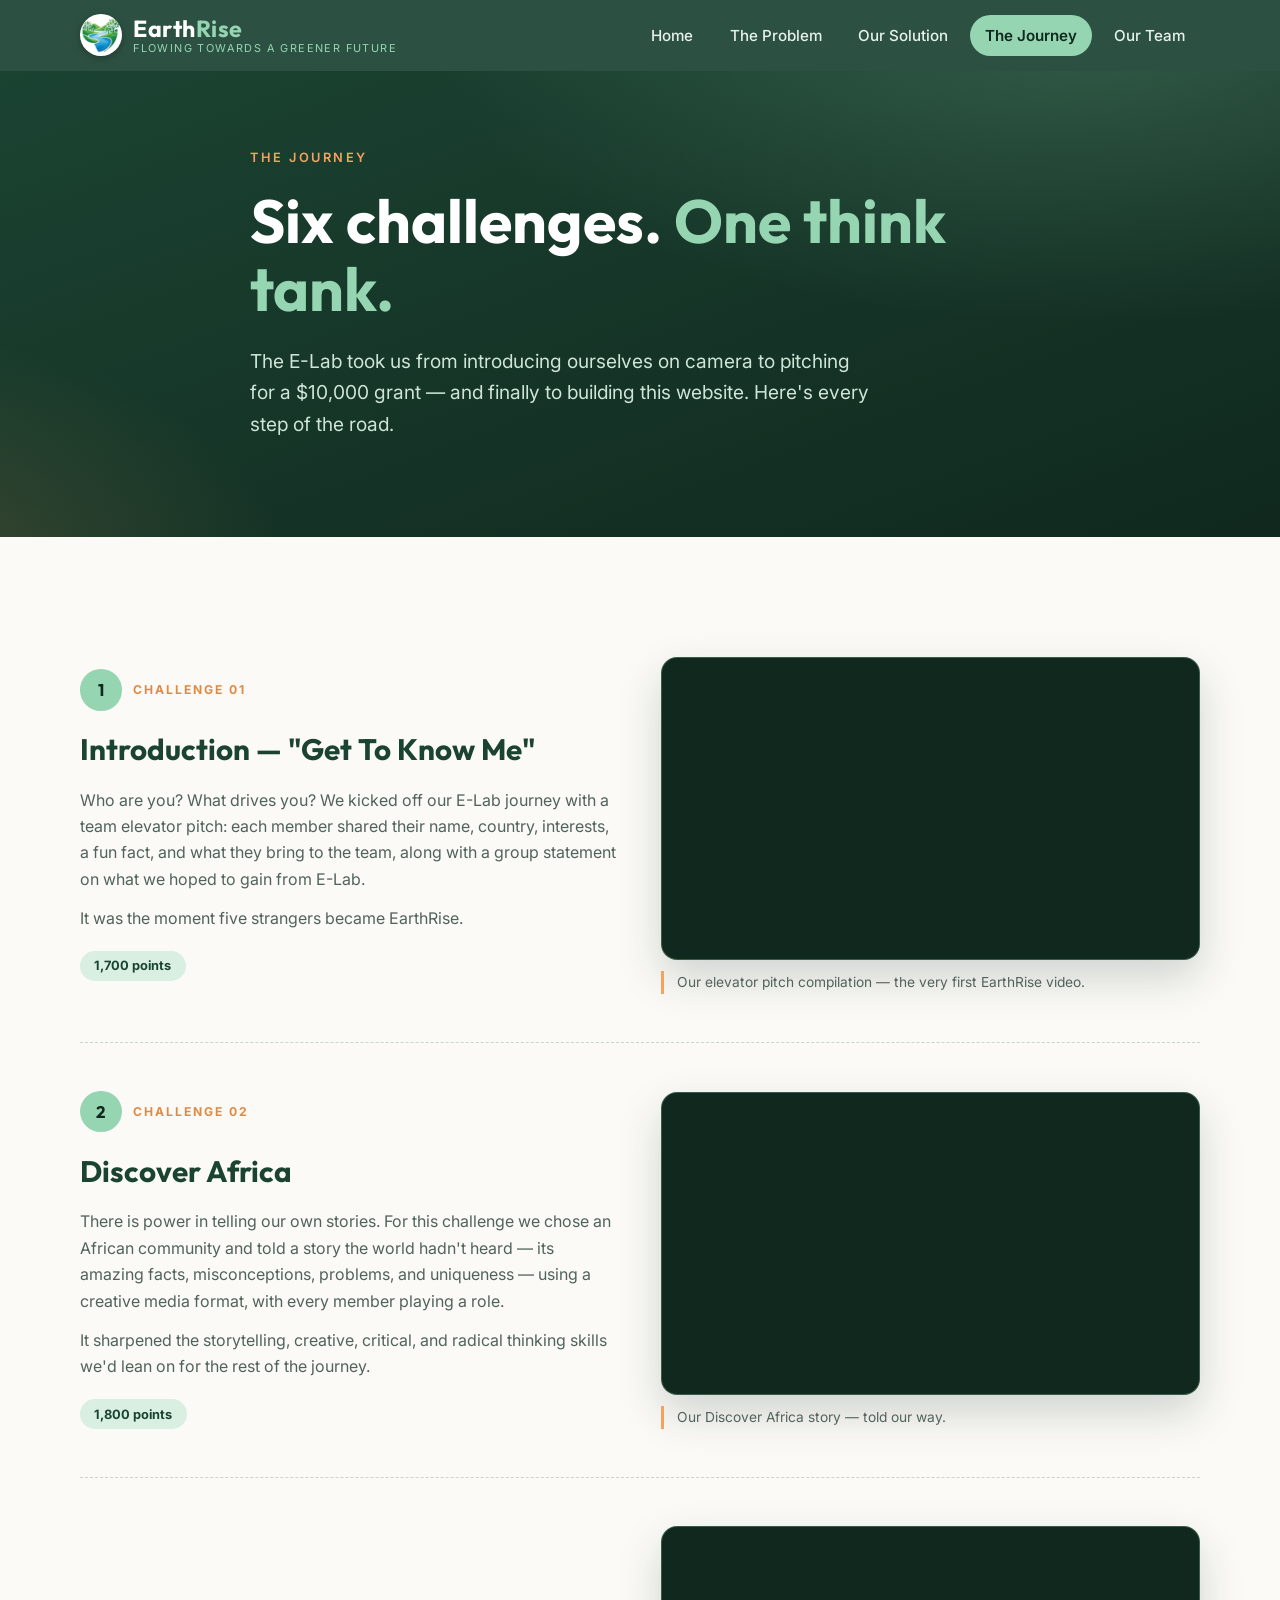
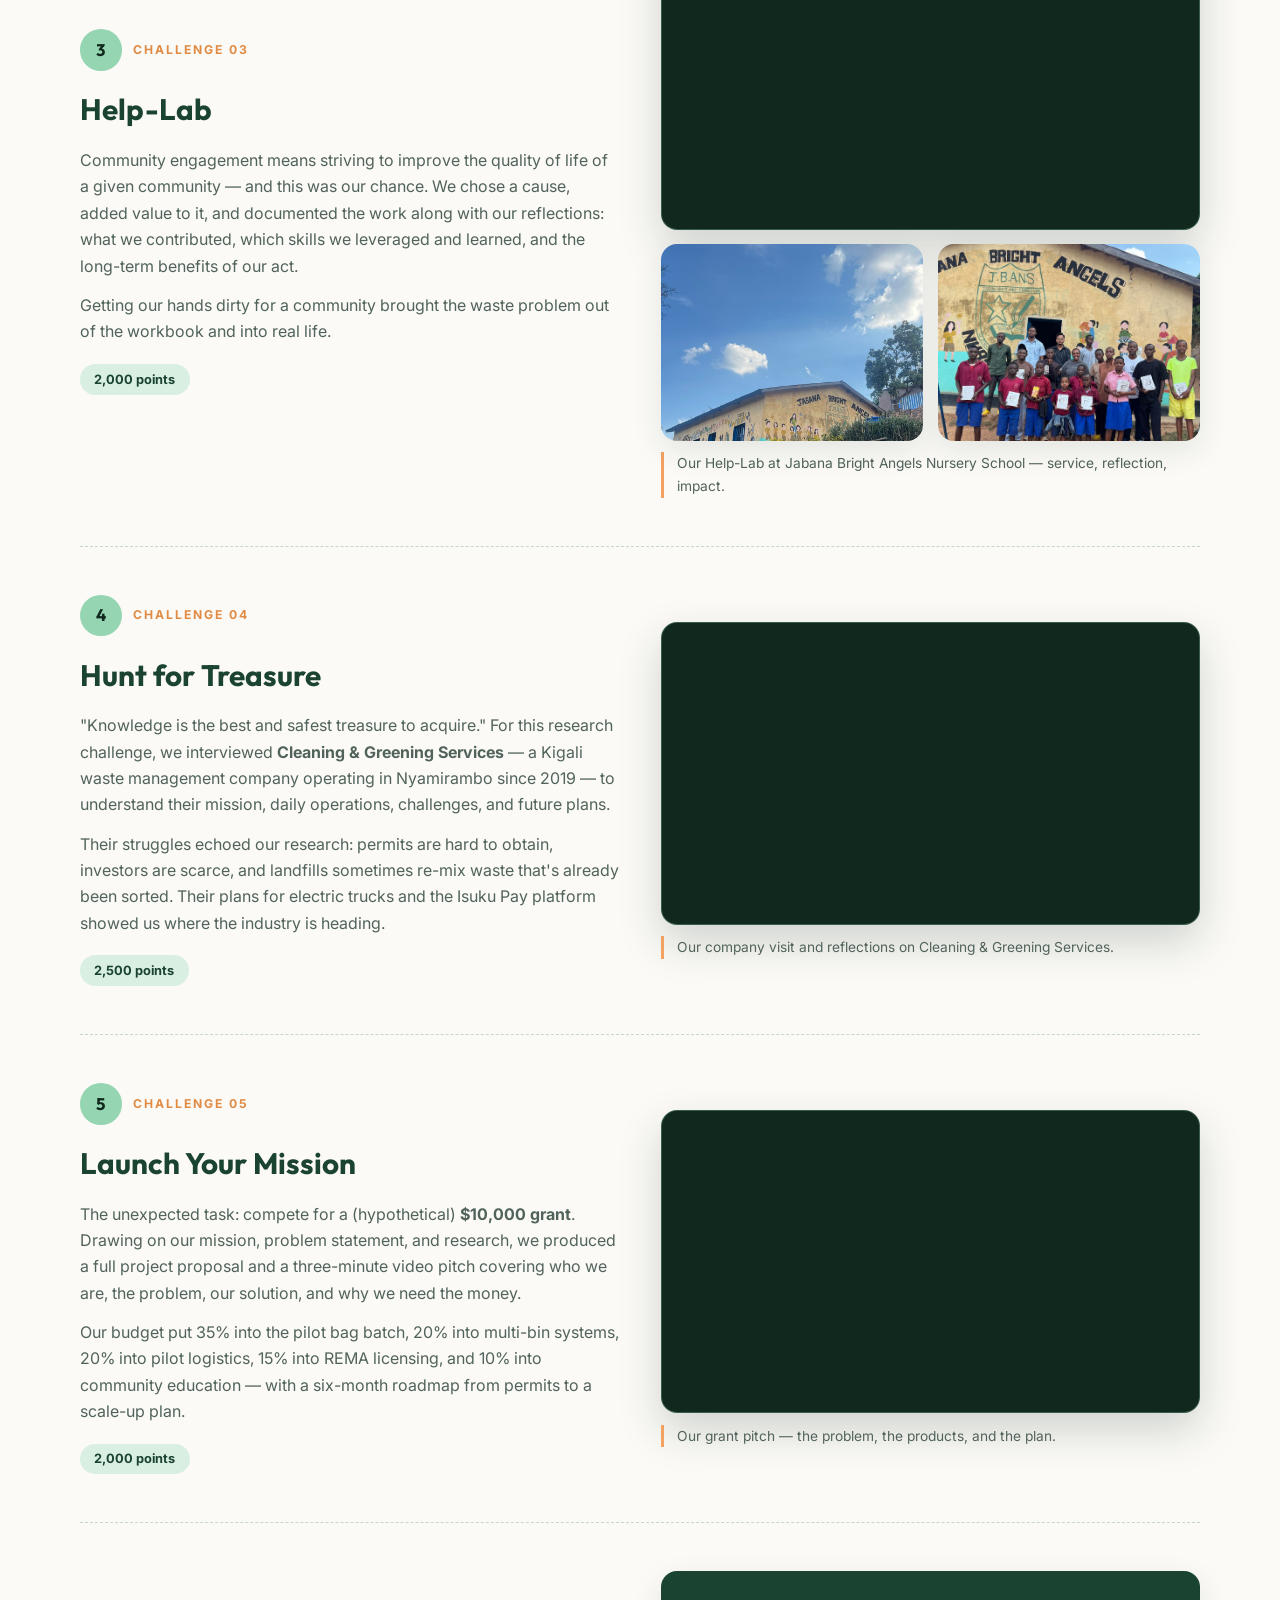
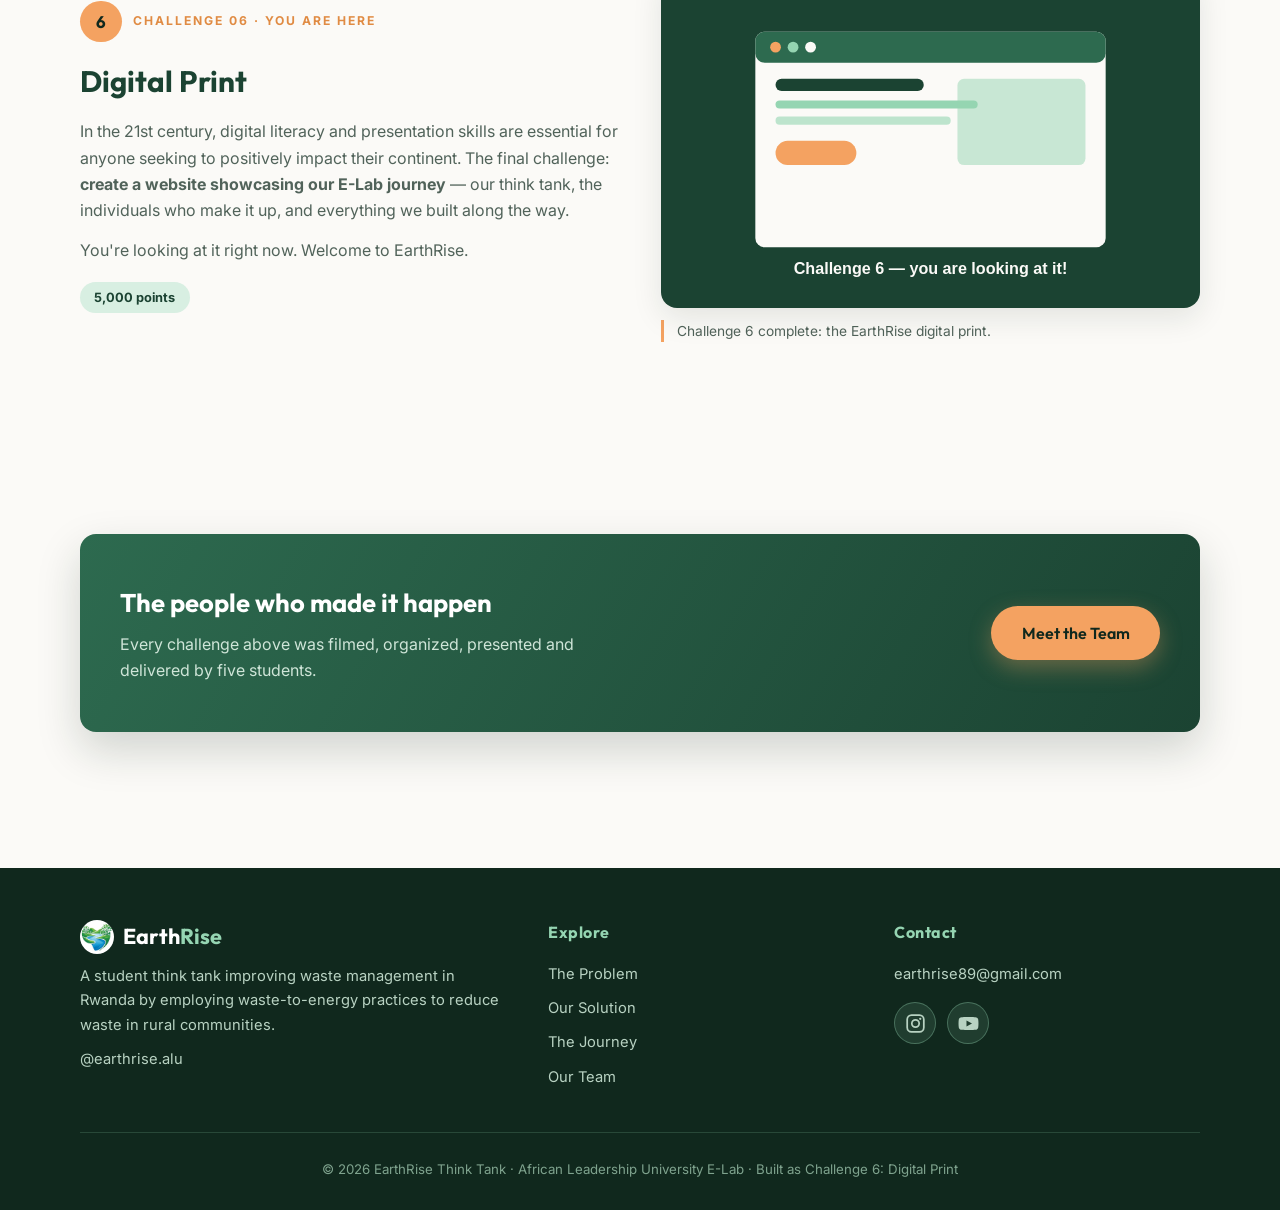
==== commit 0ee5dded: "Add Instagram/YouTube icons to footer and Help-Lab photos to Challenge 3 Contact section now has cir" ====
--- a/journey.html
+++ b/journey.html
@@ -85,7 +85,11 @@
         </div>
         <figure class="challenge-media">
           <div class="video-frame yt-embed" data-yt="b39J9W93CSQ" data-title="Challenge 3 — Help-Lab"></div>
-          <figcaption>Our Help-Lab in action — service, reflection, impact.</figcaption>
+          <div class="media-gallery">
+            <div class="img-frame"><img src="assets/images/challenge3-school.jpg" alt="Jabana Bright Angels Nursery School, Kigali"></div>
+            <div class="img-frame"><img src="assets/images/challenge3-group.jpg" alt="The EarthRise team with pupils holding donated school supplies at Jabana Bright Angels"></div>
+          </div>
+          <figcaption>Our Help-Lab at Jabana Bright Angels Nursery School — service, reflection, impact.</figcaption>
         </figure>
       </article>
 
@@ -169,8 +173,15 @@
           <h4>Contact</h4>
           <ul>
             <li><a href="mailto:earthrise89@gmail.com">earthrise89@gmail.com</a></li>
-            <li><a href="https://www.instagram.com/earthrise.alu" target="_blank" rel="noopener">Instagram: @earthrise.alu</a></li>
           </ul>
+          <div class="social-row">
+            <a class="social-btn" href="https://www.instagram.com/earthrise.alu/" target="_blank" rel="noopener" aria-label="EarthRise on Instagram" title="@earthrise.alu on Instagram">
+              <svg viewBox="0 0 24 24" fill="none" stroke="currentColor" stroke-width="2" stroke-linecap="round"><rect x="2.5" y="2.5" width="19" height="19" rx="5"/><circle cx="12" cy="12" r="4.2"/><circle cx="17.4" cy="6.6" r="1.3" fill="currentColor" stroke="none"/></svg>
+            </a>
+            <a class="social-btn" href="https://www.youtube.com/@EarthRise-f3w" target="_blank" rel="noopener" aria-label="EarthRise on YouTube" title="EarthRise on YouTube">
+              <svg viewBox="0 0 24 24" fill="currentColor"><path d="M23.1 7.5a3.6 3.6 0 0 0-.9-1.7c-.7-.7-1.5-1-2.5-1C17 4.5 12 4.5 12 4.5s-5 0-7.7.3c-1 .1-1.8.3-2.5 1a3.6 3.6 0 0 0-.9 1.7A38 38 0 0 0 .6 12a38 38 0 0 0 .3 4.5c.1.7.4 1.3.9 1.7.7.7 1.6 1 2.7 1 2 .2 7.5.3 7.5.3s5 0 7.7-.3c1-.1 1.8-.3 2.5-1 .5-.4.8-1 .9-1.7a38 38 0 0 0 .3-4.5 38 38 0 0 0-.3-4.5zM9.7 15.4V8.6l6.3 3.4-6.3 3.4z"/></svg>
+            </a>
+          </div>
         </div>
       </div>
       <div class="footer-bottom">© 2026 EarthRise Think Tank · African Leadership University E-Lab · Built as Challenge 6: Digital Print</div>
--- a/css/style.css
+++ b/css/style.css
@@ -639,6 +639,15 @@
 .media-link { font-size: 0.88rem; font-weight: 600; color: var(--gold-deep); }
 .media-link:hover { color: var(--forest); }
 
+.media-gallery {
+  display: grid;
+  grid-template-columns: 1fr 1fr;
+  gap: 0.9rem;
+  margin-top: 0.9rem;
+}
+
+.media-gallery .img-frame { aspect-ratio: 4 / 3; }
+
 /* ---------- Team ---------- */
 .team-grid {
   display: grid;
@@ -781,6 +790,30 @@
 }
 
 .footer-brand .accent { color: var(--lime); }
+
+.social-row { display: flex; gap: 0.7rem; margin-top: 1rem; }
+
+.social-btn {
+  width: 42px;
+  height: 42px;
+  border-radius: 50%;
+  display: flex;
+  align-items: center;
+  justify-content: center;
+  background: rgba(149, 213, 178, 0.12);
+  border: 1px solid rgba(149, 213, 178, 0.35);
+  color: var(--lime);
+  transition: background 0.25s ease, color 0.25s ease, transform 0.25s ease, border-color 0.25s ease;
+}
+
+.social-btn svg { width: 21px; height: 21px; display: block; }
+
+.social-btn:hover {
+  background: var(--gold);
+  border-color: var(--gold);
+  color: var(--forest-deep);
+  transform: translateY(-3px);
+}
 
 .footer-bottom {
   text-align: center;
